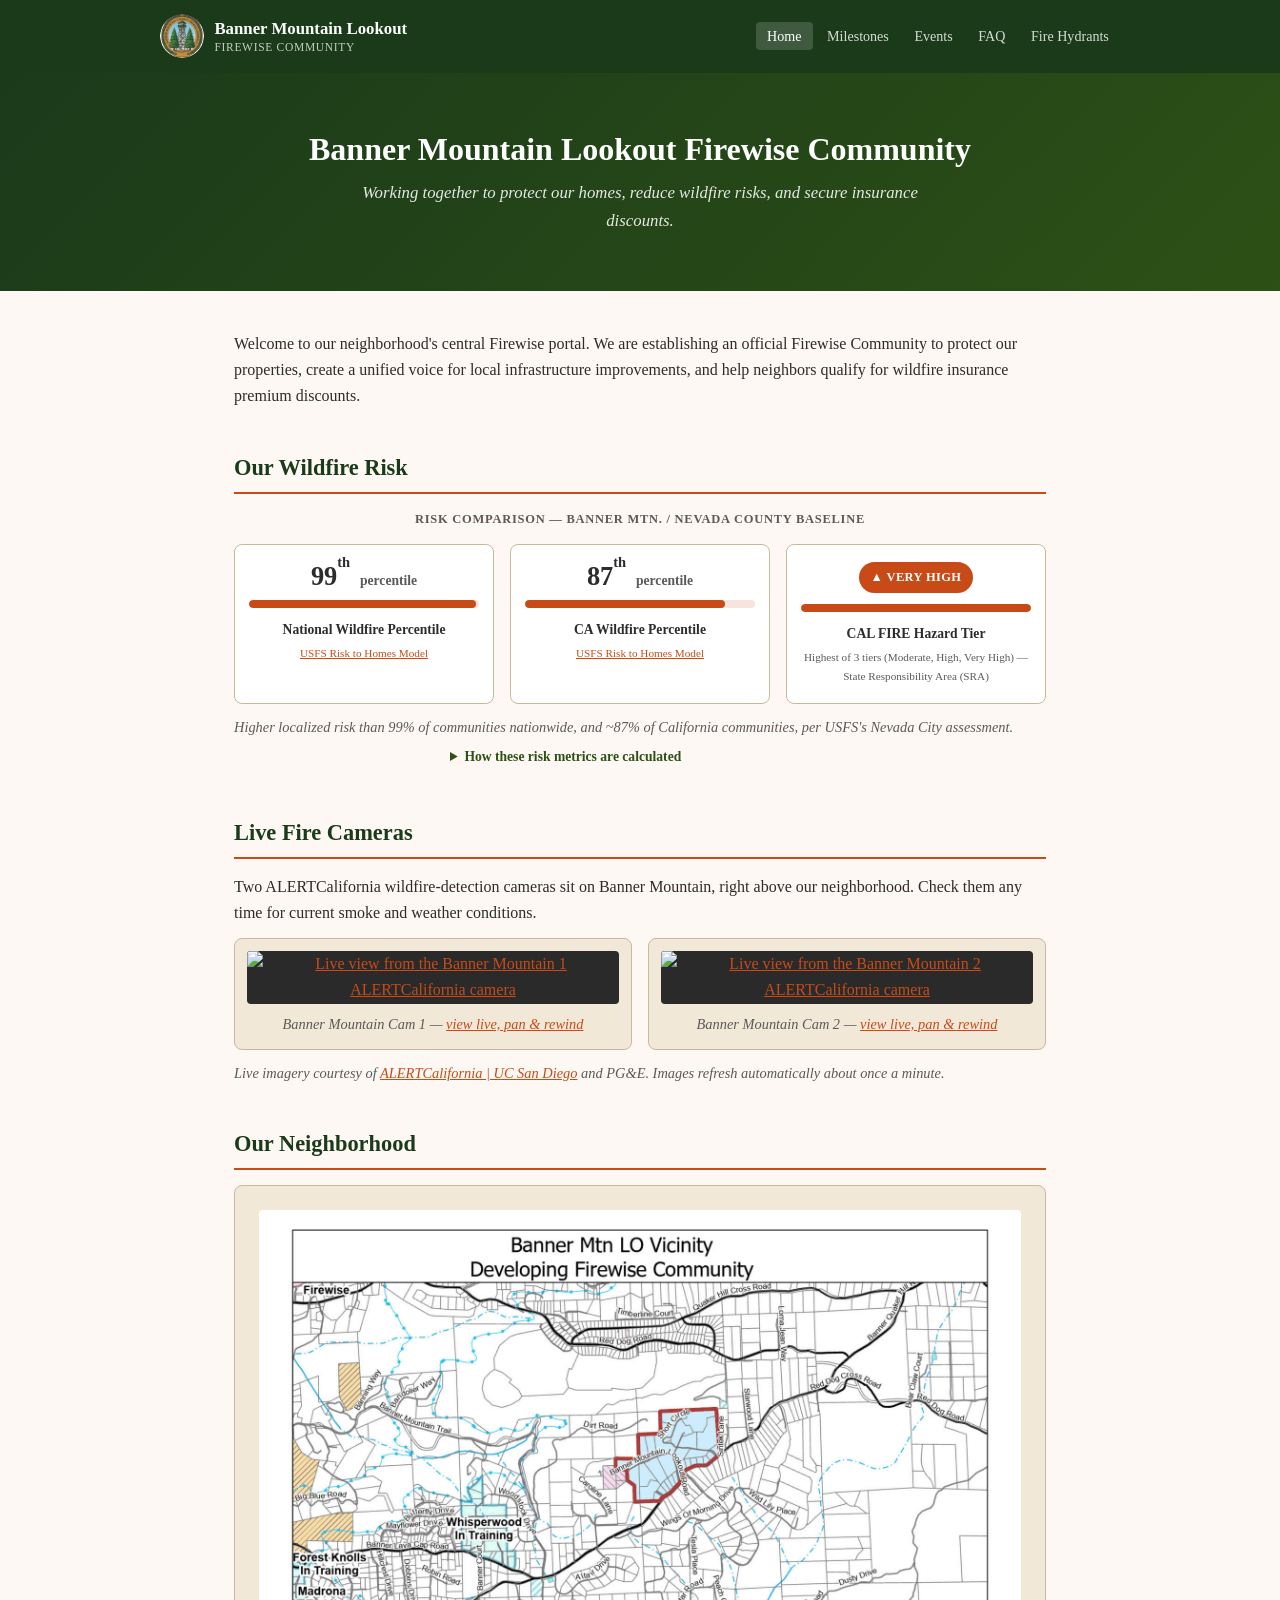
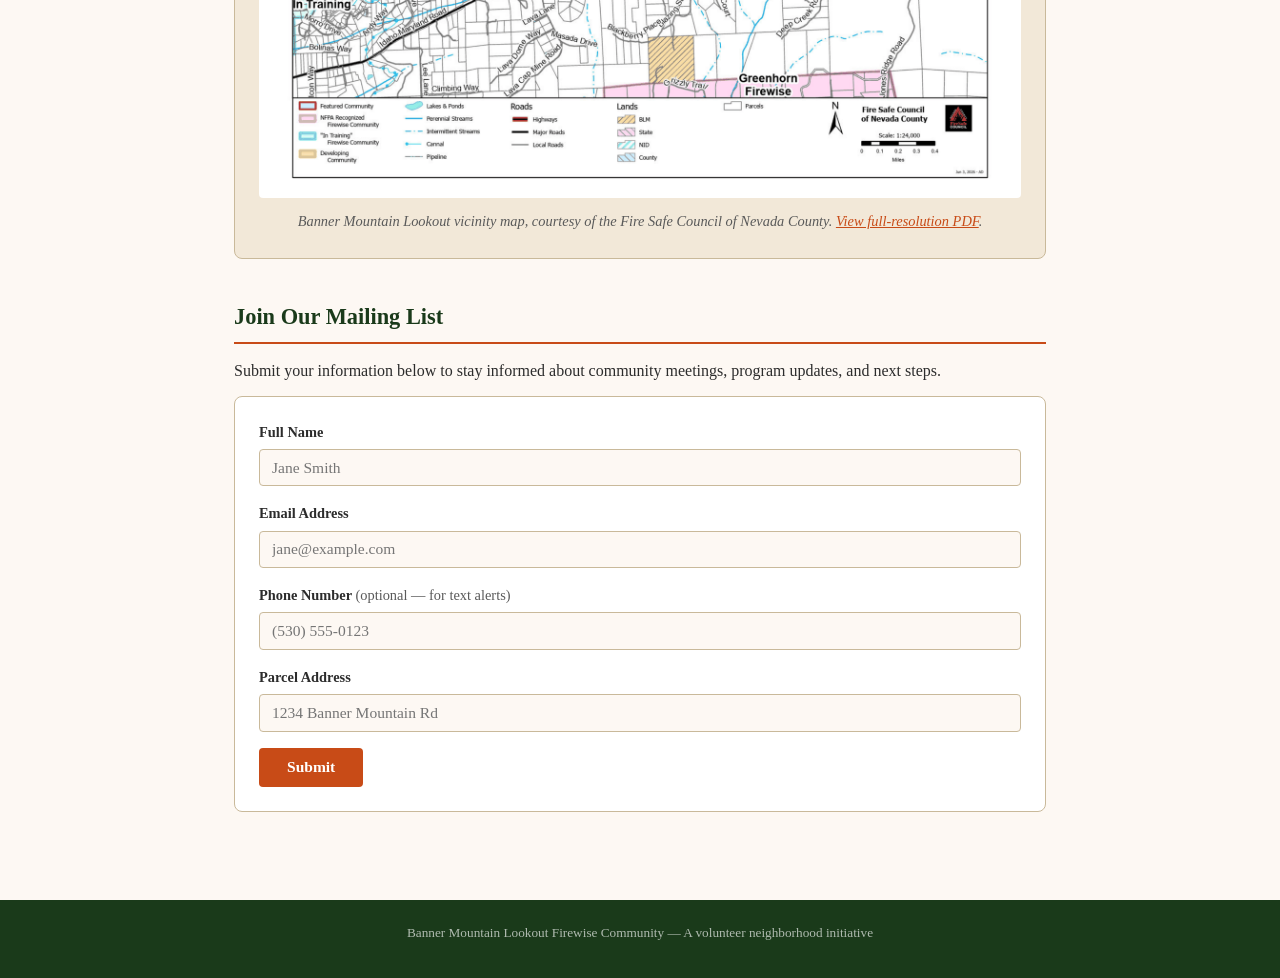
==== index.html @ 4f089f0c "minor text updates" ====
<!DOCTYPE html>
<html lang="en">
<head>
  <meta charset="UTF-8">
  <meta name="viewport" content="width=device-width, initial-scale=1.0">
  <title>Banner Mountain Lookout Firewise Community</title>
  <link rel="stylesheet" href="style.css">
</head>
<body>

<header>
  <nav>
    <a class="site-title" href="index.html">
      <img src="images/logo_header.png" alt="Banner Mountain Lookout Firewise Community seal" class="site-logo">
      <span class="site-title-text">Banner Mountain Lookout
        <span>Firewise Community</span>
      </span>
    </a>
    <ul>
      <li><a href="index.html" class="active">Home</a></li>
      <li><a href="milestones.html">Milestones</a></li>
      <li><a href="events.html">Events</a></li>
      <li><a href="faq.html">FAQ</a></li>
      <li><a href="hydrant.html">Fire Hydrants</a></li>
    </ul>
  </nav>
</header>

<div class="hero">
  <h1>Banner Mountain Lookout Firewise Community</h1>
  <p class="tagline">Working together to protect our homes, reduce wildfire risks, and secure insurance discounts.</p>
</div>

<main>

  <section>
    <p>Welcome to our neighborhood's central Firewise portal. We are establishing an official Firewise Community to protect our properties, create a unified voice for local infrastructure improvements, and help neighbors qualify for wildfire insurance premium discounts.</p>
  </section>

  <section>
    <h2>Our Wildfire Risk</h2>
    <!--
      All figures below are sourced (2026-07-08) from apps.wildfirerisk.org (USFS),
      Risk to Homes, for Nevada City (breadcrumb 06/06057/0600050874). Nevada City is
      the nearest place-level unit USFS's tool supports — it's the incorporated city
      adjacent to Banner Mountain, not the neighborhood itself.
      - National Wildfire Percentile: "Compare to: Nation" = rps_within_nation 0.986
        -> 99th percentile nationally ("Very High").
      - CA Wildfire Percentile: "Compare to: State" = rps_within_state 0.867 ->
        87th percentile in California ("Very High").
      - CAL FIRE Hazard Tier: confirmed via direct query against CAL FIRE's official
        FHSZ ArcGIS service (services.gis.ca.gov/.../Fire_Severity_Zones) at Banner
        Mountain's coordinates: HAZ_CLASS "Very High" on both SRA and LRA layers.
        Per OSFM (osfm.fire.ca.gov), Moderate/High/Very High are the only three
        FHSZ tiers that exist, so "Very High" is the top of the scale, not a
        middle rating.
    -->
    <p class="risk-kicker">Risk Comparison &mdash; Banner Mtn. / Nevada County Baseline</p>
    <div class="risk-kpi-row">
      <div class="risk-tile">
        <div class="risk-tile-value">99<sup>th</sup> <span class="risk-tile-unit">percentile</span></div>
        <div class="risk-tile-meter">
          <div class="risk-tile-meter-fill" style="width: 99%;"></div>
        </div>
        <div class="risk-tile-label">National Wildfire Percentile</div>
        <div class="risk-tile-sublabel"><a href="https://apps.wildfirerisk.org/explore/risk-to-homes/06/06057/0600050874/" target="_blank" rel="noopener">USFS Risk to Homes Model</a></div>
      </div>
      <div class="risk-tile">
        <div class="risk-tile-value">87<sup>th</sup> <span class="risk-tile-unit">percentile</span></div>
        <div class="risk-tile-meter">
          <div class="risk-tile-meter-fill" style="width: 87%;"></div>
        </div>
        <div class="risk-tile-label">CA Wildfire Percentile</div>
        <div class="risk-tile-sublabel"><a href="https://apps.wildfirerisk.org/explore/risk-to-homes/06/06057/0600050874/" target="_blank" rel="noopener">USFS Risk to Homes Model</a></div>
      </div>
      <div class="risk-tile">
        <div class="risk-status-pill">&#9650; Very High</div>
        <div class="risk-tile-meter">
          <div class="risk-tile-meter-fill" style="width: 100%;"></div>
        </div>
        <div class="risk-tile-label">CAL FIRE Hazard Tier</div>
        <div class="risk-tile-sublabel">Highest of 3 tiers (Moderate, High, Very High) &mdash; State Responsibility Area (SRA)</div>
      </div>
    </div>
    <p class="map-caption">Higher localized risk than 99% of communities nationwide, and ~87% of California communities, per USFS's Nevada City assessment.</p>

    <details class="risk-methodology">
      <summary>How these risk metrics are calculated</summary>
      <p>The risk scores and regional comparisons shown above are derived from advanced geospatial fire-behavior modeling frameworks developed by the U.S. Forest Service (USFS) and the First Street Foundation.</p>
      <p>Rather than relying purely on historic fire footprints, these models use high-resolution satellite imagery (at a 30-meter landscape scale) to map actual localized vegetation density, topography (slope steepness), and historic weather patterns over the last decade. Computer simulations run more than 100 million predictive &ldquo;Monte Carlo&rdquo; wildfire events across the country to observe how fires behave, how fast they travel up terrain, and how far wind-driven ember showers are likely to spread.</p>
      <p>When applied to our specific Wildland-Urban Interface (WUI) corridor, these simulations calculate an annualized baseline probability of a major ignition. Because fire risk accumulates over time, individual annual chances compound into the multi-year risk horizons used to build these models, helping our community plan proactive fuel reduction and home-hardening efforts accordingly.</p>
    </details>
  </section>

  <section>
    <h2>Live Fire Cameras</h2>
    <p>Two ALERTCalifornia wildfire-detection cameras sit on Banner Mountain, right above our neighborhood. Check them any time for current smoke and weather conditions.</p>
    <div class="camera-grid">
      <div class="camera-card">
        <a href="https://cameras.alertcalifornia.org/?pos=39.2604_-121.0106_13&id=Axis-BannerMtn1" target="_blank" rel="noopener">
          <img id="cam-bannermtn1" src="https://cameras.alertcalifornia.org/public-camera-data/Axis-BannerMtn1/latest-frame.jpg" alt="Live view from the Banner Mountain 1 ALERTCalifornia camera" loading="lazy">
        </a>
        <p class="map-caption">Banner Mountain Cam 1 &mdash; <a href="https://cameras.alertcalifornia.org/?pos=39.2604_-121.0106_13&id=Axis-BannerMtn1" target="_blank" rel="noopener">view live, pan &amp; rewind</a></p>
      </div>
      <div class="camera-card">
        <a href="https://cameras.alertcalifornia.org/?pos=39.2604_-121.0106_13&id=Axis-BannerMtn2" target="_blank" rel="noopener">
          <img id="cam-bannermtn2" src="https://cameras.alertcalifornia.org/public-camera-data/Axis-BannerMtn2/latest-frame.jpg" alt="Live view from the Banner Mountain 2 ALERTCalifornia camera" loading="lazy">
        </a>
        <p class="map-caption">Banner Mountain Cam 2 &mdash; <a href="https://cameras.alertcalifornia.org/?pos=39.2604_-121.0106_13&id=Axis-BannerMtn2" target="_blank" rel="noopener">view live, pan &amp; rewind</a></p>
      </div>
    </div>
    <p class="map-caption">Live imagery courtesy of <a href="https://alertcalifornia.org" target="_blank" rel="noopener">ALERTCalifornia | UC San Diego</a> and PG&amp;E. Images refresh automatically about once a minute.</p>
  </section>

  <section>
    <h2>Our Neighborhood</h2>
    <div class="map-block">
      <a href="maps/BannerMtnLO_24k_Vicinity_2026Jun13.pdf" target="_blank" rel="noopener">
        <img src="images/vicinity_map.png" alt="Vicinity map of the Banner Mountain Lookout developing Firewise community, showing the featured community boundary, nearby Firewise communities, and surrounding roads">
      </a>
      <p class="map-caption">Banner Mountain Lookout vicinity map, courtesy of the Fire Safe Council of Nevada County. <a href="maps/BannerMtnLO_24k_Vicinity_2026Jun13.pdf" target="_blank" rel="noopener">View full-resolution PDF</a>.</p>
    </div>
  </section>

  <section id="contact">
    <h2>Join Our Mailing List</h2>
    <p>Submit your information below to stay informed about community meetings, program updates, and next steps.</p>
    <div class="contact-form">
      <!--
        Formspree setup:
        1. Create a free account at formspree.io using your email address.
        2. Create a new form — Formspree will give you a form ID (looks like "xpwzabcd").
        3. Replace YOUR_FORM_ID below with that ID.
      -->
      <form action="https://formspree.io/f/xjgqjqko" method="POST">
        <div class="form-group">
          <label for="name">Full Name</label>
          <input type="text" id="name" name="name" required placeholder="Jane Smith">
        </div>
        <div class="form-group">
          <label for="email">Email Address</label>
          <input type="email" id="email" name="email" required placeholder="jane@example.com">
        </div>
        <div class="form-group">
          <label for="phone">Phone Number <span class="label-optional">(optional &mdash; for text alerts)</span></label>
          <input type="tel" id="phone" name="phone" placeholder="(530) 555-0123">
        </div>
        <div class="form-group">
          <label for="address">Parcel Address</label>
          <input type="text" id="address" name="parcel_address" required placeholder="1234 Banner Mountain Rd">
        </div>
        <button type="submit" class="btn">Submit</button>
      </form>
    </div>
  </section>

</main>

<footer>
  <p>Banner Mountain Lookout Firewise Community &mdash; A volunteer neighborhood initiative</p>
</footer>

<script>
  (function () {
    var camIds = ['cam-bannermtn1', 'cam-bannermtn2'];
    setInterval(function () {
      camIds.forEach(function (id) {
        var img = document.getElementById(id);
        if (!img) return;
        img.src = img.src.split('?')[0] + '?rqts=' + Math.floor(Date.now() / 1000);
      });
    }, 60000);
  })();
</script>

<script data-goatcounter="https://bmlfwc.goatcounter.com/count" async src="//gc.zgo.at/count.js"></script>

</body>
</html>
---- style.css ----
:root {
  --green:        #1A3A1A;
  --green-mid:    #2D5016;
  --orange:       #C84B17;
  --orange-light: #E0621A;
  --cream:        #FDF8F3;
  --tan:          #F2E8D8;
  --border:       #C9B99A;
  --text:         #2C2C2C;
  --text-muted:   #5A5A5A;
}

* {
  box-sizing: border-box;
  margin: 0;
  padding: 0;
}

body {
  font-family: -apple-system, BlinkMacSystemFont, 'Segoe UI', Roboto, Georgia, serif;
  background: var(--cream);
  color: var(--text);
  line-height: 1.65;
}

/* ── NAV ── */
header {
  background: var(--green);
  padding: 0 1.5rem;
}

nav {
  display: flex;
  align-items: center;
  justify-content: space-between;
  flex-wrap: wrap;
  gap: 0.5rem;
  max-width: 960px;
  margin: 0 auto;
  padding: 0.9rem 0;
}

.site-title {
  display: flex;
  align-items: center;
  gap: 0.65rem;
  color: #fff;
  text-decoration: none;
  font-size: 1.05rem;
  font-weight: 700;
  line-height: 1.3;
}

.site-logo {
  width: 44px;
  height: 44px;
  border-radius: 50%;
  flex-shrink: 0;
}

.site-title-text span {
  display: block;
  font-size: 0.72rem;
  font-weight: 400;
  opacity: 0.75;
  letter-spacing: 0.06em;
  text-transform: uppercase;
}

nav ul {
  list-style: none;
  display: flex;
  flex-wrap: wrap;
  gap: 0.2rem;
}

nav ul li a {
  color: rgba(255,255,255,0.82);
  text-decoration: none;
  font-size: 0.88rem;
  padding: 0.38rem 0.7rem;
  border-radius: 4px;
  transition: background 0.15s, color 0.15s;
}

nav ul li a:hover,
nav ul li a.active {
  background: rgba(255,255,255,0.16);
  color: #fff;
}

/* ── HERO ── */
.hero {
  background: linear-gradient(135deg, var(--green) 0%, var(--green-mid) 100%);
  color: #fff;
  text-align: center;
  padding: 3.5rem 1.5rem;
}

.hero h1 {
  font-size: 2rem;
  margin-bottom: 0.65rem;
  line-height: 1.25;
}

.hero .tagline {
  font-size: 1.05rem;
  opacity: 0.88;
  max-width: 580px;
  margin: 0 auto;
  font-style: italic;
}

/* ── MAIN ── */
main {
  max-width: 860px;
  margin: 0 auto;
  padding: 2.5rem 1.5rem 3rem;
}

section {
  margin-bottom: 2.5rem;
}

h2 {
  color: var(--green);
  font-size: 1.4rem;
  margin-bottom: 0.9rem;
  padding-bottom: 0.35rem;
  border-bottom: 2px solid var(--orange);
}

h3 {
  color: var(--green-mid);
  font-size: 1.05rem;
  margin: 1.1rem 0 0.4rem;
}

p {
  margin-bottom: 0.7rem;
}

a {
  color: var(--orange);
}

a:hover {
  color: var(--orange-light);
}

/* ── CARDS ── */
.card {
  background: #fff;
  border: 1px solid var(--border);
  border-radius: 8px;
  padding: 1.4rem 1.5rem;
  margin-bottom: 1.1rem;
}

.card.alert {
  border-left: 4px solid var(--orange);
}

/* ── MAP BLOCK ── */
.map-block {
  background: var(--tan);
  border: 1px solid var(--border);
  border-radius: 8px;
  padding: 1.5rem;
  text-align: center;
}

.map-block iframe {
  display: block;
  border-radius: 4px;
  margin-bottom: 0.75rem;
  background: #2a2a2a;
}

.map-block img {
  max-width: 100%;
  border-radius: 4px;
  margin-bottom: 0.75rem;
  display: block;
  margin-left: auto;
  margin-right: auto;
}

.map-placeholder {
  background: #e6ddd2;
  border: 2px dashed var(--border);
  border-radius: 4px;
  padding: 3rem 2rem;
  color: var(--text-muted);
  font-style: italic;
  margin-bottom: 0.75rem;
}

.map-caption {
  font-size: 0.9rem;
  color: var(--text-muted);
  font-style: italic;
  margin-top: 0.5rem;
  margin-bottom: 0;
}

/* ── RISK KPI ROW ── */
.risk-kicker {
  text-align: center;
  font-size: 0.78rem;
  font-weight: 700;
  letter-spacing: 0.06em;
  text-transform: uppercase;
  color: var(--text-muted);
  margin-bottom: 0.9rem;
}

.risk-kpi-row {
  display: grid;
  grid-template-columns: repeat(3, 1fr);
  gap: 1rem;
  margin-bottom: 0.75rem;
}

.risk-tile {
  background: #fff;
  border: 1px solid var(--border);
  border-radius: 8px;
  padding: 1.1rem 0.9rem;
  text-align: center;
}

.risk-tile-value {
  font-size: 1.65rem;
  font-weight: 800;
  color: var(--text);
  line-height: 1.1;
  margin-bottom: 0.55rem;
}

.risk-tile-value sup {
  font-size: 0.55em;
  font-weight: 700;
  position: relative;
  top: -0.6em;
}

.risk-tile-unit {
  font-size: 0.85rem;
  font-weight: 600;
  color: var(--text-muted);
  margin-left: 0.2rem;
}

.risk-tile-meter {
  height: 8px;
  border-radius: 4px;
  background: rgba(200, 75, 23, 0.15);
  overflow: hidden;
  margin-bottom: 0.7rem;
}

.risk-tile-meter-fill {
  height: 100%;
  border-radius: 4px;
  background: var(--orange);
}

.risk-status-pill {
  display: inline-flex;
  align-items: center;
  gap: 0.3rem;
  background: var(--orange);
  color: #fff;
  font-size: 0.78rem;
  font-weight: 700;
  letter-spacing: 0.03em;
  text-transform: uppercase;
  padding: 0.32rem 0.75rem;
  border-radius: 999px;
  margin-bottom: 0.7rem;
}

.risk-tile-label {
  font-size: 0.85rem;
  font-weight: 600;
  color: var(--text);
  margin-bottom: 0.15rem;
}

.risk-tile-sublabel {
  font-size: 0.7rem;
  color: var(--text-muted);
}

.risk-methodology {
  max-width: 380px;
  margin: 0 auto;
  font-size: 0.85rem;
  color: var(--text-muted);
}

.risk-methodology summary {
  cursor: pointer;
  font-weight: 600;
  color: var(--green-mid);
  padding: 0.4rem 0;
}

.risk-methodology p {
  margin-top: 0.5rem;
  margin-bottom: 0.6rem;
}

.risk-methodology p:last-child {
  margin-bottom: 0;
}

/* ── CAMERAS ── */
.camera-grid {
  display: grid;
  grid-template-columns: 1fr 1fr;
  gap: 1rem;
  margin-bottom: 0.75rem;
}

.camera-card {
  background: var(--tan);
  border: 1px solid var(--border);
  border-radius: 8px;
  padding: 0.75rem;
  text-align: center;
}

.camera-card img {
  width: 100%;
  display: block;
  border-radius: 4px;
  background: #2a2a2a;
}

.camera-card .map-caption {
  margin-top: 0.6rem;
}

/* ── CONTACT FORM ── */
.contact-form {
  background: #fff;
  border: 1px solid var(--border);
  border-radius: 8px;
  padding: 1.5rem;
}

.form-group {
  margin-bottom: 1rem;
}

.form-group label {
  display: block;
  font-weight: 600;
  margin-bottom: 0.28rem;
  font-size: 0.9rem;
}

.label-optional {
  font-weight: 400;
  color: var(--text-muted);
}

.form-group input {
  width: 100%;
  padding: 0.55rem 0.75rem;
  border: 1px solid var(--border);
  border-radius: 4px;
  font-size: 0.97rem;
  font-family: inherit;
  background: var(--cream);
  transition: border-color 0.15s;
}

.form-group input:focus {
  outline: none;
  border-color: var(--orange);
  box-shadow: 0 0 0 2px rgba(200,75,23,0.15);
}

.btn {
  background: var(--orange);
  color: #fff;
  border: none;
  padding: 0.65rem 1.75rem;
  border-radius: 4px;
  font-size: 0.97rem;
  font-weight: 600;
  cursor: pointer;
  font-family: inherit;
  transition: background 0.15s;
}

.btn:hover {
  background: var(--orange-light);
}

/* ── MILESTONES ── */
.phase {
  background: #fff;
  border: 1px solid var(--border);
  border-radius: 8px;
  padding: 1.2rem 1.5rem 1rem;
  margin-bottom: 1.1rem;
}

.phase h3 {
  margin-top: 0;
  color: var(--green);
  font-size: 1.05rem;
  padding-bottom: 0.4rem;
  border-bottom: 1px solid var(--tan);
  margin-bottom: 0.25rem;
}

.milestone-list {
  list-style: none;
  margin-top: 0.25rem;
}

.milestone-list li {
  display: flex;
  align-items: flex-start;
  gap: 0.7rem;
  padding: 0.55rem 0;
  border-bottom: 1px solid var(--tan);
  font-size: 0.94rem;
  line-height: 1.5;
}

.milestone-list li:last-child {
  border-bottom: none;
  padding-bottom: 0;
}

.milestone-list input[type="checkbox"] {
  margin-top: 3px;
  width: 17px;
  height: 17px;
  flex-shrink: 0;
  accent-color: var(--orange);
  cursor: default;
}

/* ── EVENTS ── */
.event-card {
  display: flex;
  align-items: flex-start;
  gap: 1.25rem;
  background: #fff;
  border: 1px solid var(--border);
  border-radius: 8px;
  padding: 1.4rem 1.5rem;
  margin-bottom: 1.1rem;
}

.event-date {
  flex-shrink: 0;
  width: 68px;
  text-align: center;
  background: var(--green);
  color: #fff;
  border-radius: 8px;
  padding: 0.6rem 0.4rem;
}

.event-date .month {
  display: block;
  font-size: 0.75rem;
  font-weight: 600;
  letter-spacing: 0.06em;
  text-transform: uppercase;
  opacity: 0.85;
}

.event-date .day {
  display: block;
  font-size: 1.6rem;
  font-weight: 700;
  line-height: 1.2;
}

.event-details h3 {
  margin: 0 0 0.35rem;
  color: var(--green);
  font-size: 1.1rem;
}

.event-meta {
  font-size: 0.88rem;
  color: var(--text-muted);
  margin-bottom: 0.5rem;
}

/* ── FAQ ── */
.faq-item {
  background: #fff;
  border: 1px solid var(--border);
  border-radius: 8px;
  padding: 1.2rem 1.5rem;
  margin-bottom: 1rem;
}

.faq-item h3 {
  margin-top: 0;
  color: var(--green);
  font-size: 1.05rem;
  margin-bottom: 0.5rem;
}

.faq-answer ul {
  margin: 0.5rem 0 0.4rem 1.4rem;
}

.faq-answer ul li {
  margin-bottom: 0.35rem;
  font-size: 0.95rem;
}

/* ── FOOTER ── */
footer {
  background: var(--green);
  color: rgba(255,255,255,0.65);
  text-align: center;
  padding: 1.4rem;
  font-size: 0.83rem;
}

/* ── RESPONSIVE ── */
@media (max-width: 620px) {
  .hero h1     { font-size: 1.5rem; }
  .hero .tagline { font-size: 0.95rem; }
  nav          { flex-direction: column; align-items: flex-start; }
  main         { padding: 1.75rem 1rem 2rem; }
  .camera-grid { grid-template-columns: 1fr; }
  .risk-kpi-row { grid-template-columns: 1fr; }
}
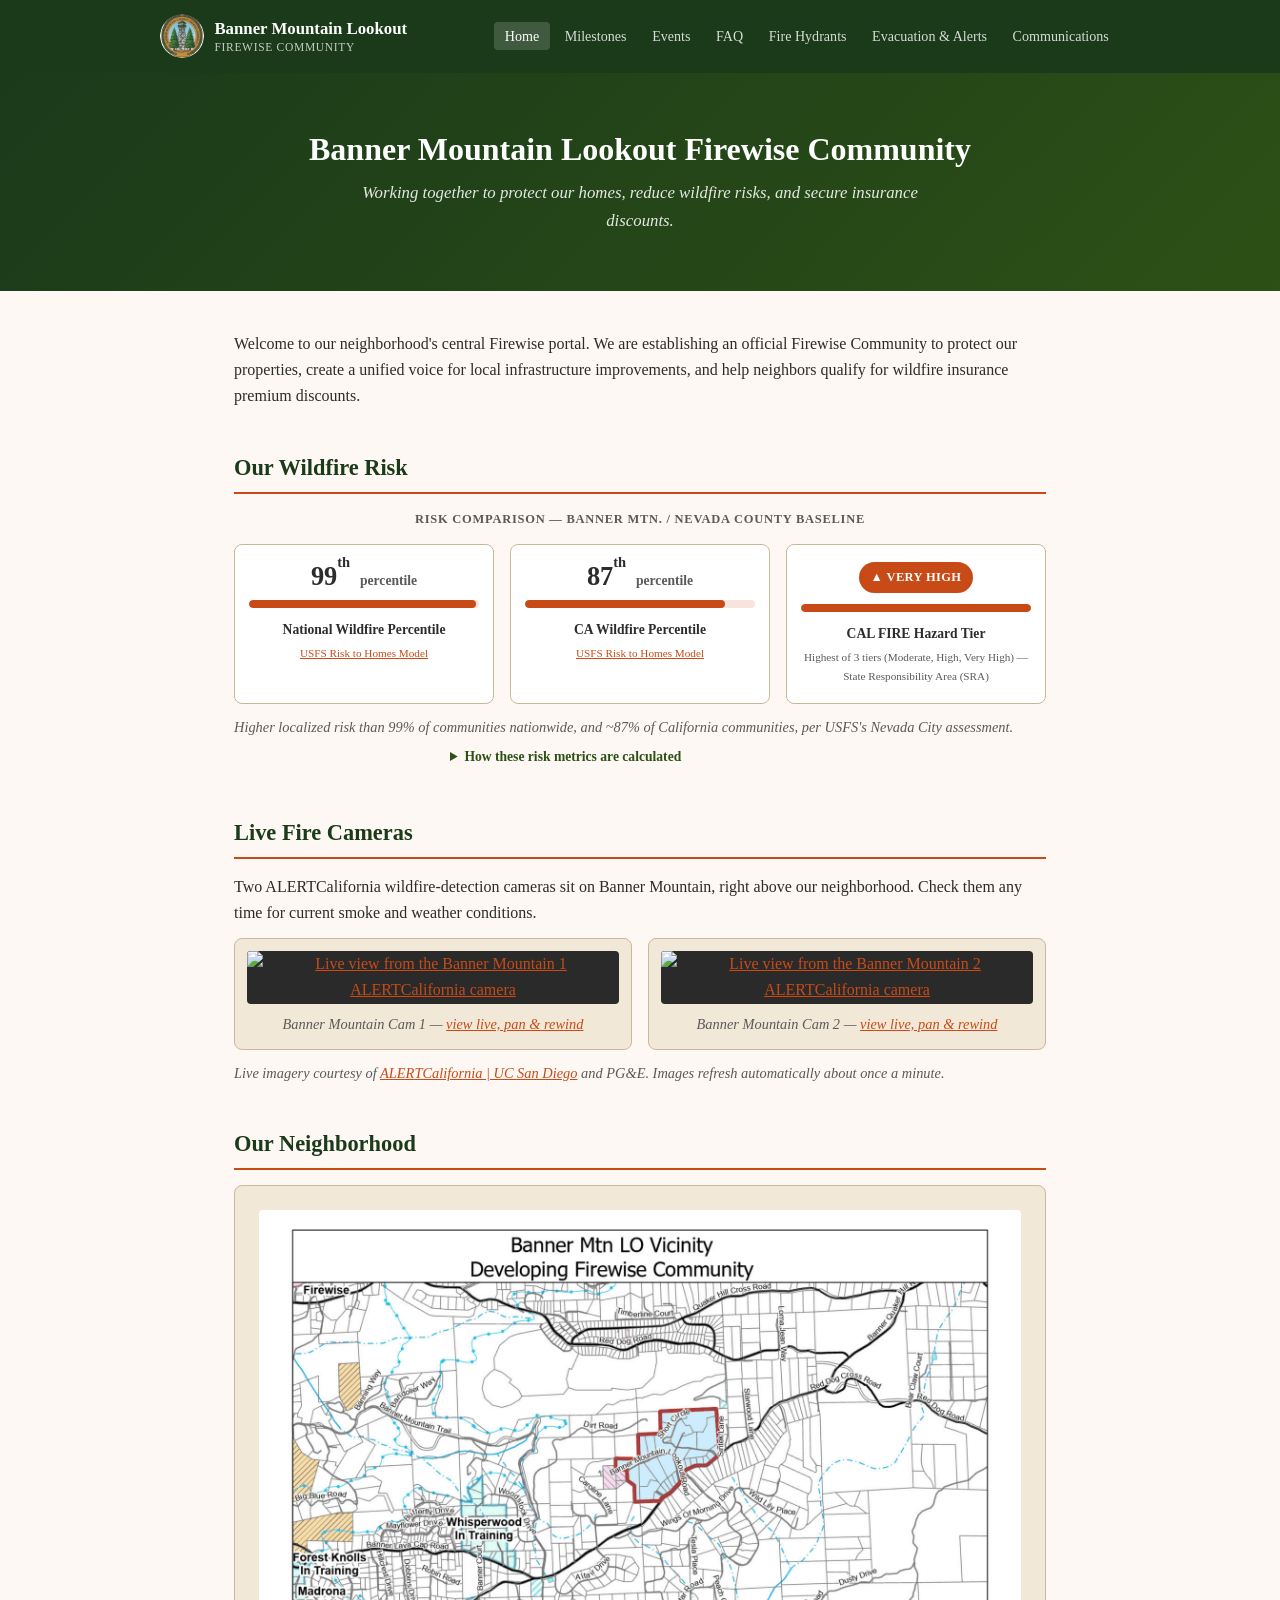
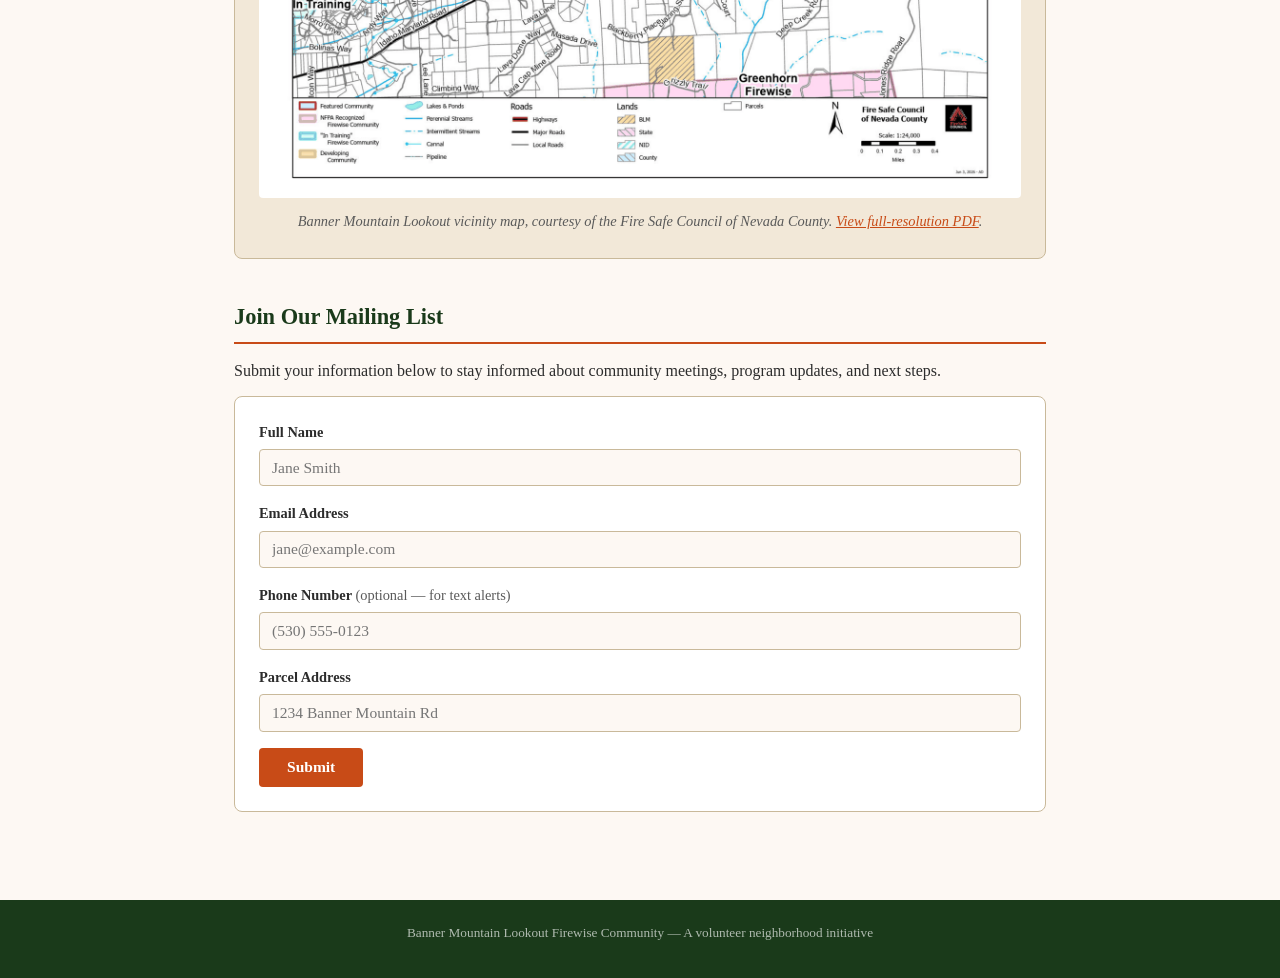
==== commit 0b5e21c5: "added evacuation and communications pages" ====
--- a/index.html
+++ b/index.html
@@ -22,6 +22,8 @@
       <li><a href="events.html">Events</a></li>
       <li><a href="faq.html">FAQ</a></li>
       <li><a href="hydrant.html">Fire Hydrants</a></li>
+      <li><a href="evacuation.html">Evacuation &amp; Alerts</a></li>
+      <li><a href="communications.html">Communications</a></li>
     </ul>
   </nav>
 </header>
--- a/style.css
+++ b/style.css
@@ -498,6 +498,14 @@
   margin-bottom: 0.5rem;
 }
 
+.event-card.past {
+  opacity: 0.6;
+}
+
+.event-card.past h3 {
+  text-decoration: line-through;
+}
+
 /* ── FAQ ── */
 .faq-item {
   background: #fff;
@@ -521,6 +529,45 @@
 .faq-answer ul li {
   margin-bottom: 0.35rem;
   font-size: 0.95rem;
+}
+
+/* ── RADIO CHANNEL TABLE ── */
+.radio-table-wrap {
+  overflow-x: auto;
+  border: 1px solid var(--border);
+  border-radius: 8px;
+  background: #fff;
+}
+
+.radio-table {
+  width: 100%;
+  border-collapse: collapse;
+  font-size: 0.88rem;
+}
+
+.radio-table th,
+.radio-table td {
+  padding: 0.6rem 0.75rem;
+  text-align: left;
+  border-bottom: 1px solid var(--tan);
+  white-space: nowrap;
+}
+
+.radio-table th {
+  background: var(--green);
+  color: #fff;
+  font-weight: 600;
+  font-size: 0.78rem;
+  text-transform: uppercase;
+  letter-spacing: 0.04em;
+}
+
+.radio-table tr:last-child td {
+  border-bottom: none;
+}
+
+.radio-table tr:nth-child(even) td {
+  background: var(--cream);
 }
 
 /* ── FOOTER ── */
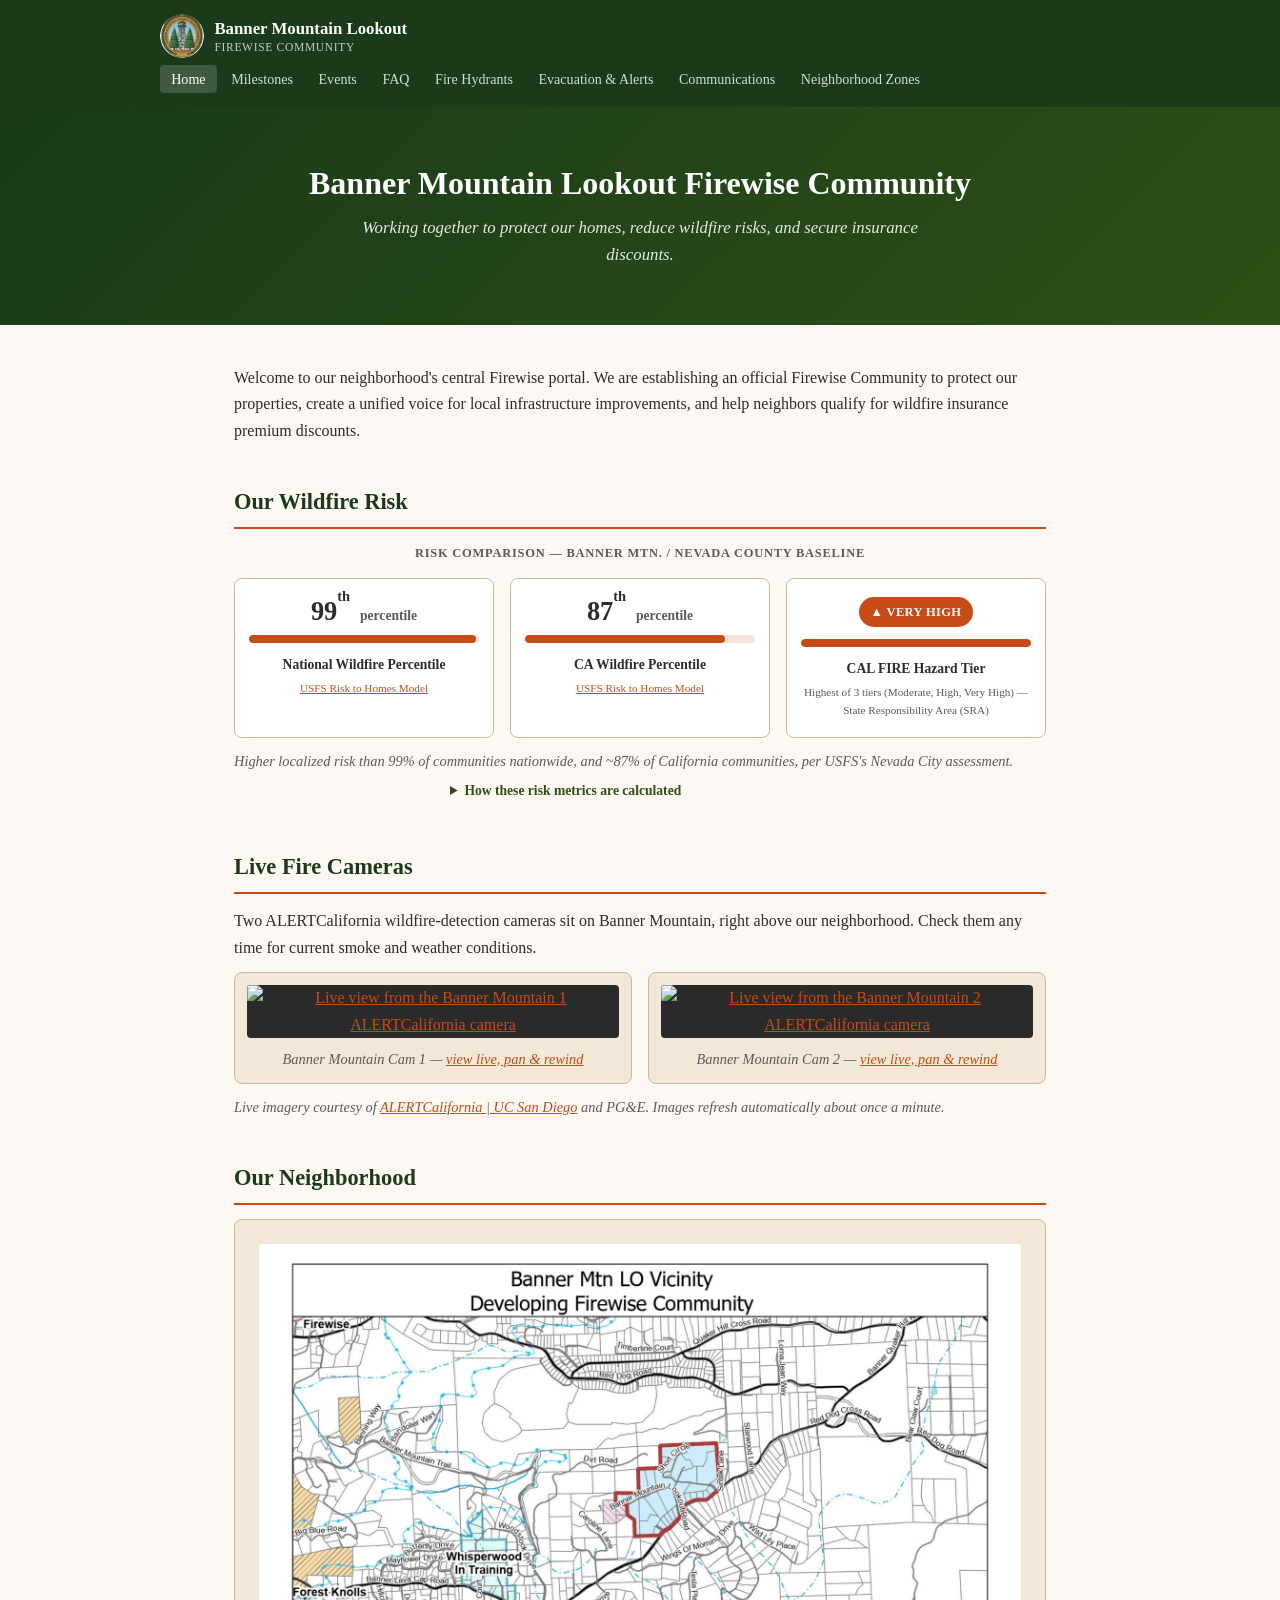
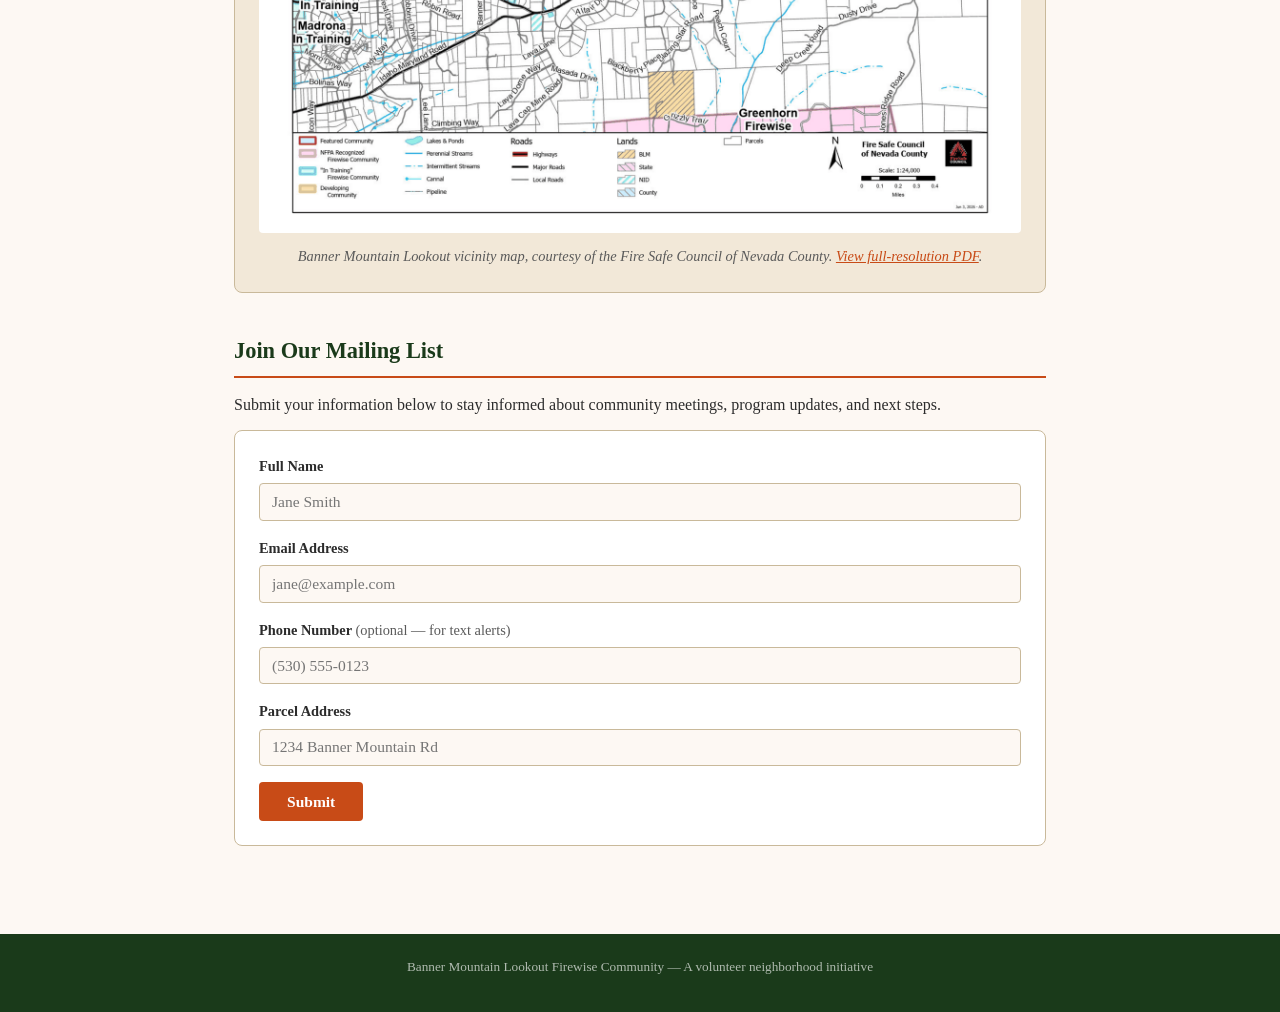
==== commit 89a1e43d: "Add Neighborhood Zones page with sub-area and progress maps Adds zones.html with the four Firewise s" ====
--- a/index.html
+++ b/index.html
@@ -24,6 +24,7 @@
       <li><a href="hydrant.html">Fire Hydrants</a></li>
       <li><a href="evacuation.html">Evacuation &amp; Alerts</a></li>
       <li><a href="communications.html">Communications</a></li>
+      <li><a href="zones.html">Neighborhood Zones</a></li>
     </ul>
   </nav>
 </header>
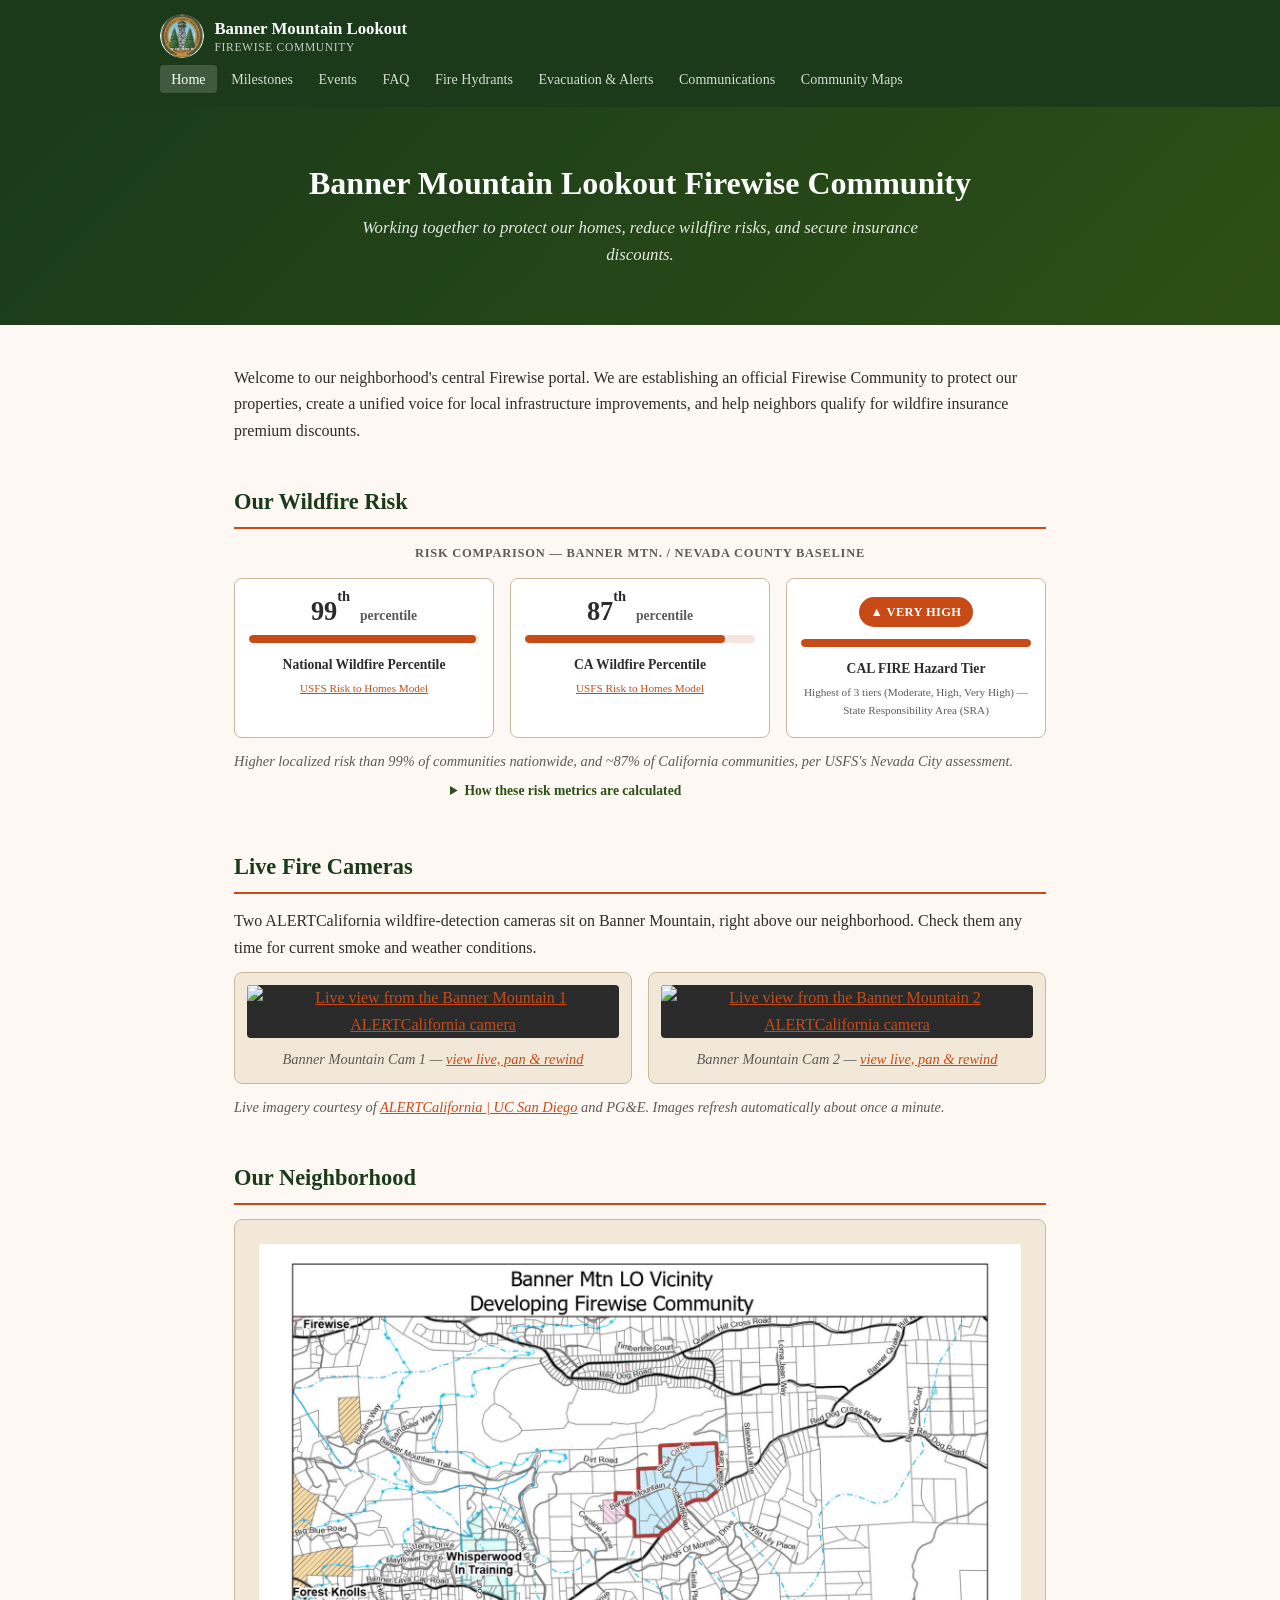
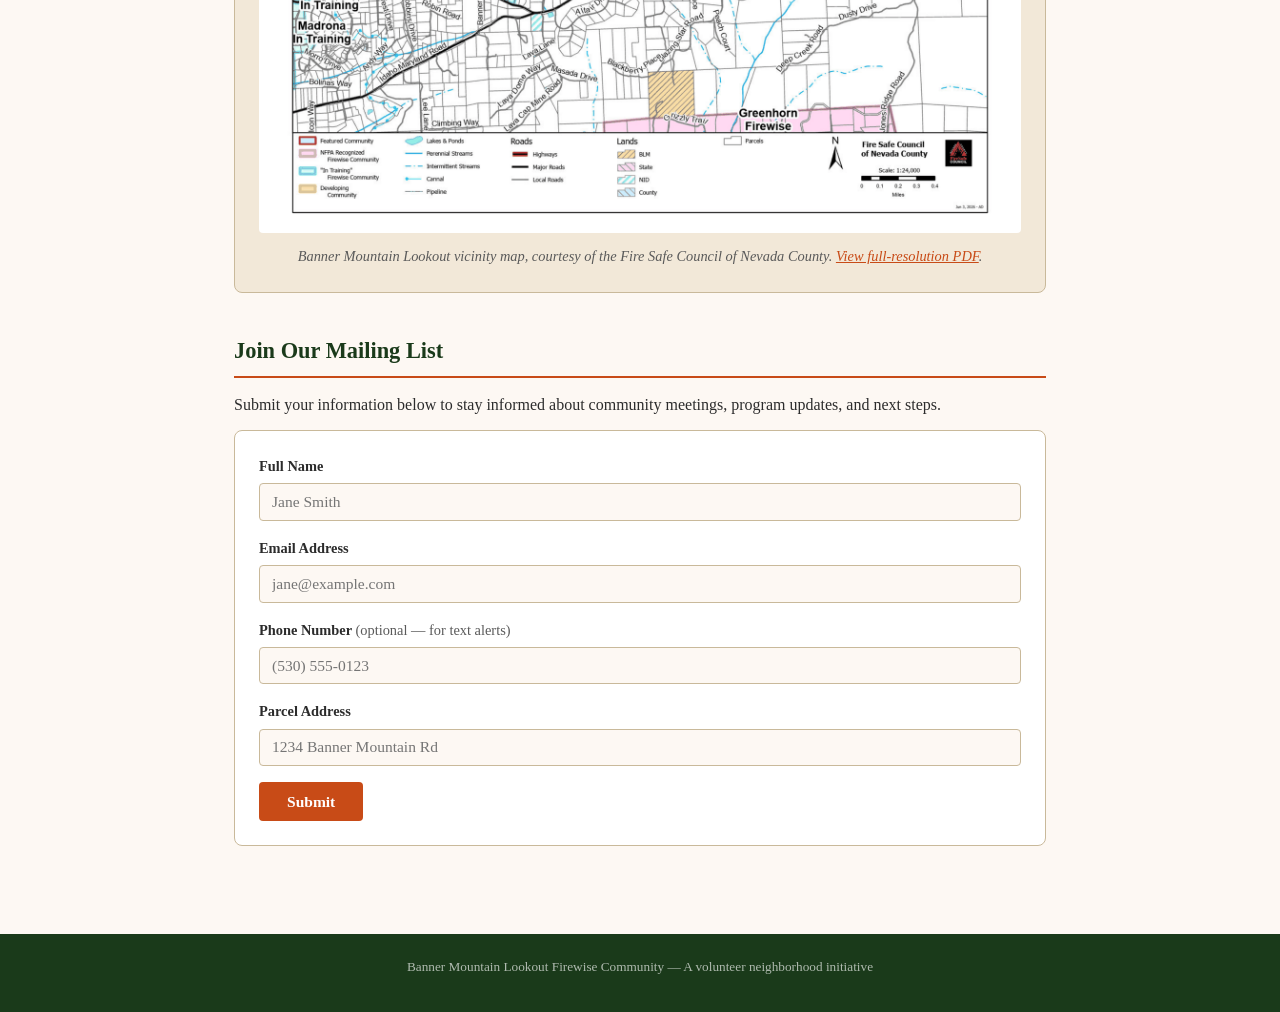
==== commit 5c558135: "Update events page with first meeting details, replace zone maps with new boundary map - Set the top" ====
--- a/index.html
+++ b/index.html
@@ -24,7 +24,7 @@
       <li><a href="hydrant.html">Fire Hydrants</a></li>
       <li><a href="evacuation.html">Evacuation &amp; Alerts</a></li>
       <li><a href="communications.html">Communications</a></li>
-      <li><a href="zones.html">Neighborhood Zones</a></li>
+      <li><a href="zones.html">Community Maps</a></li>
     </ul>
   </nav>
 </header>
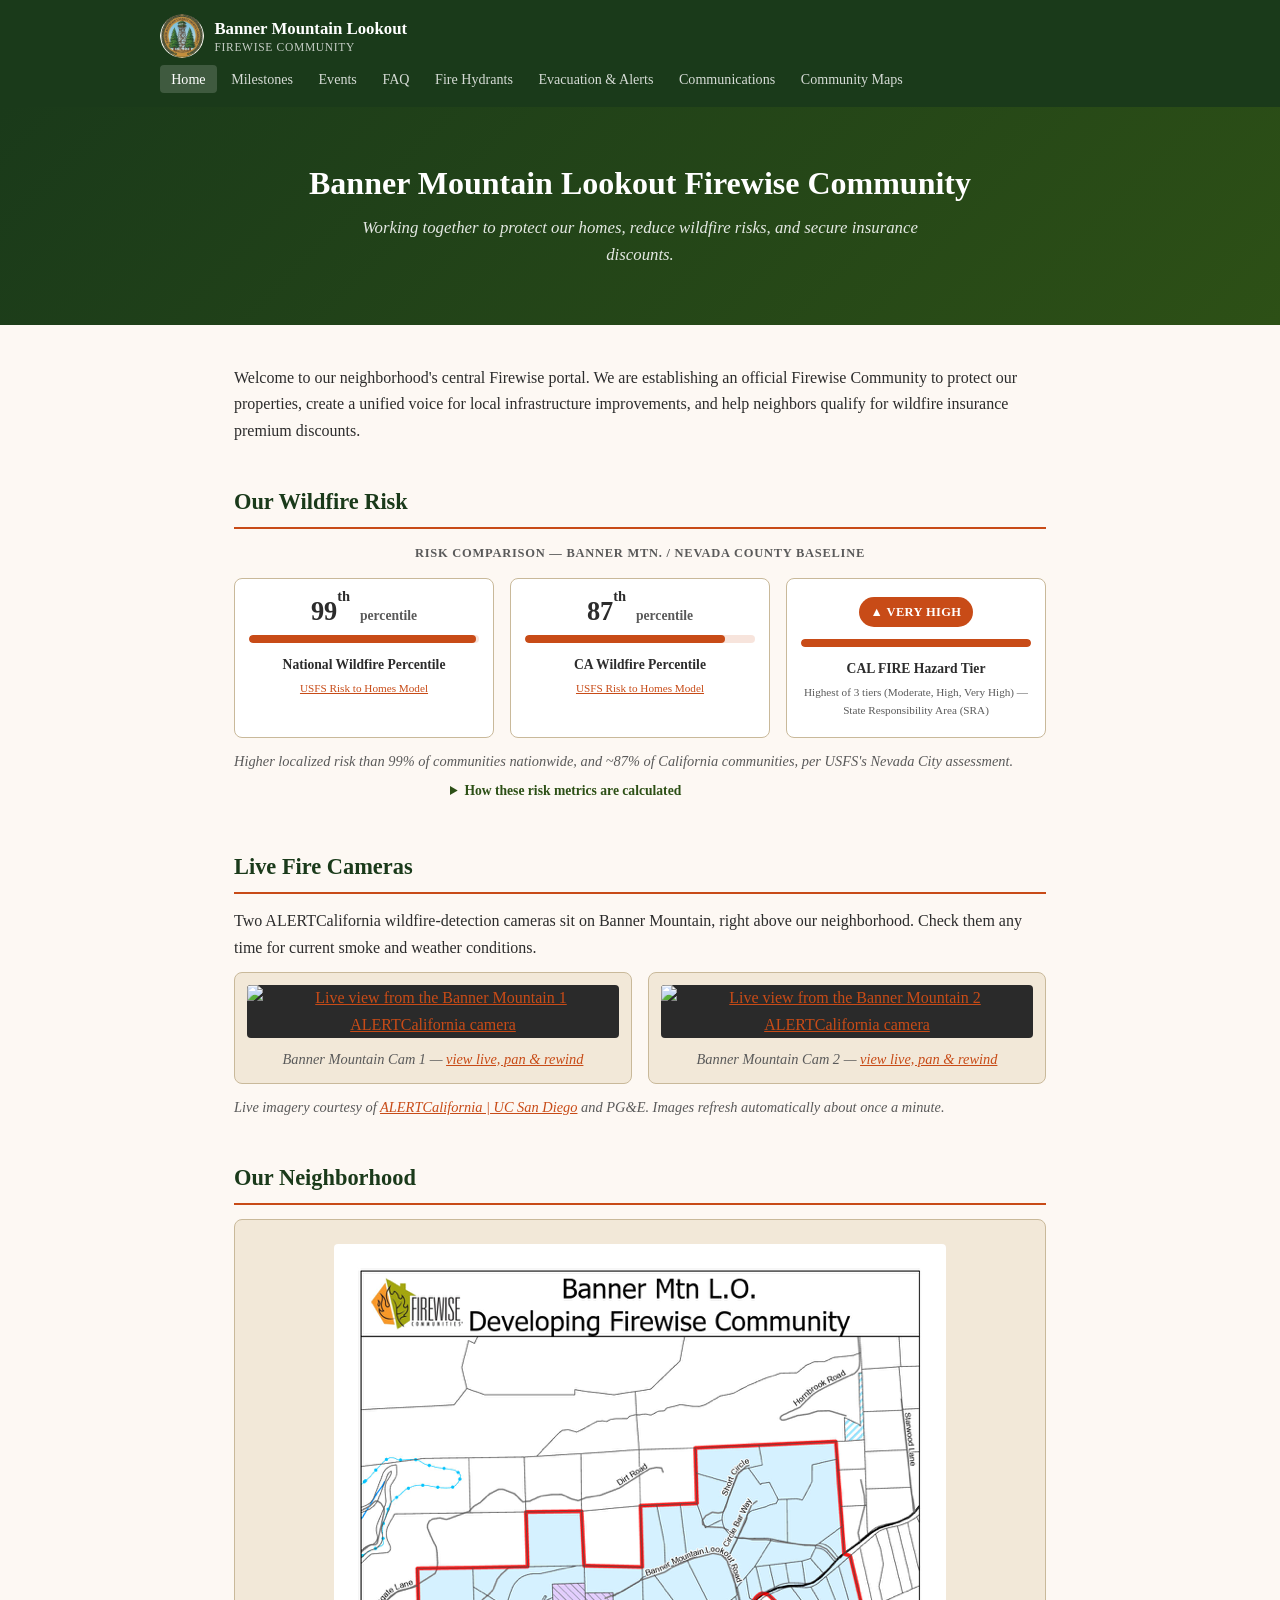
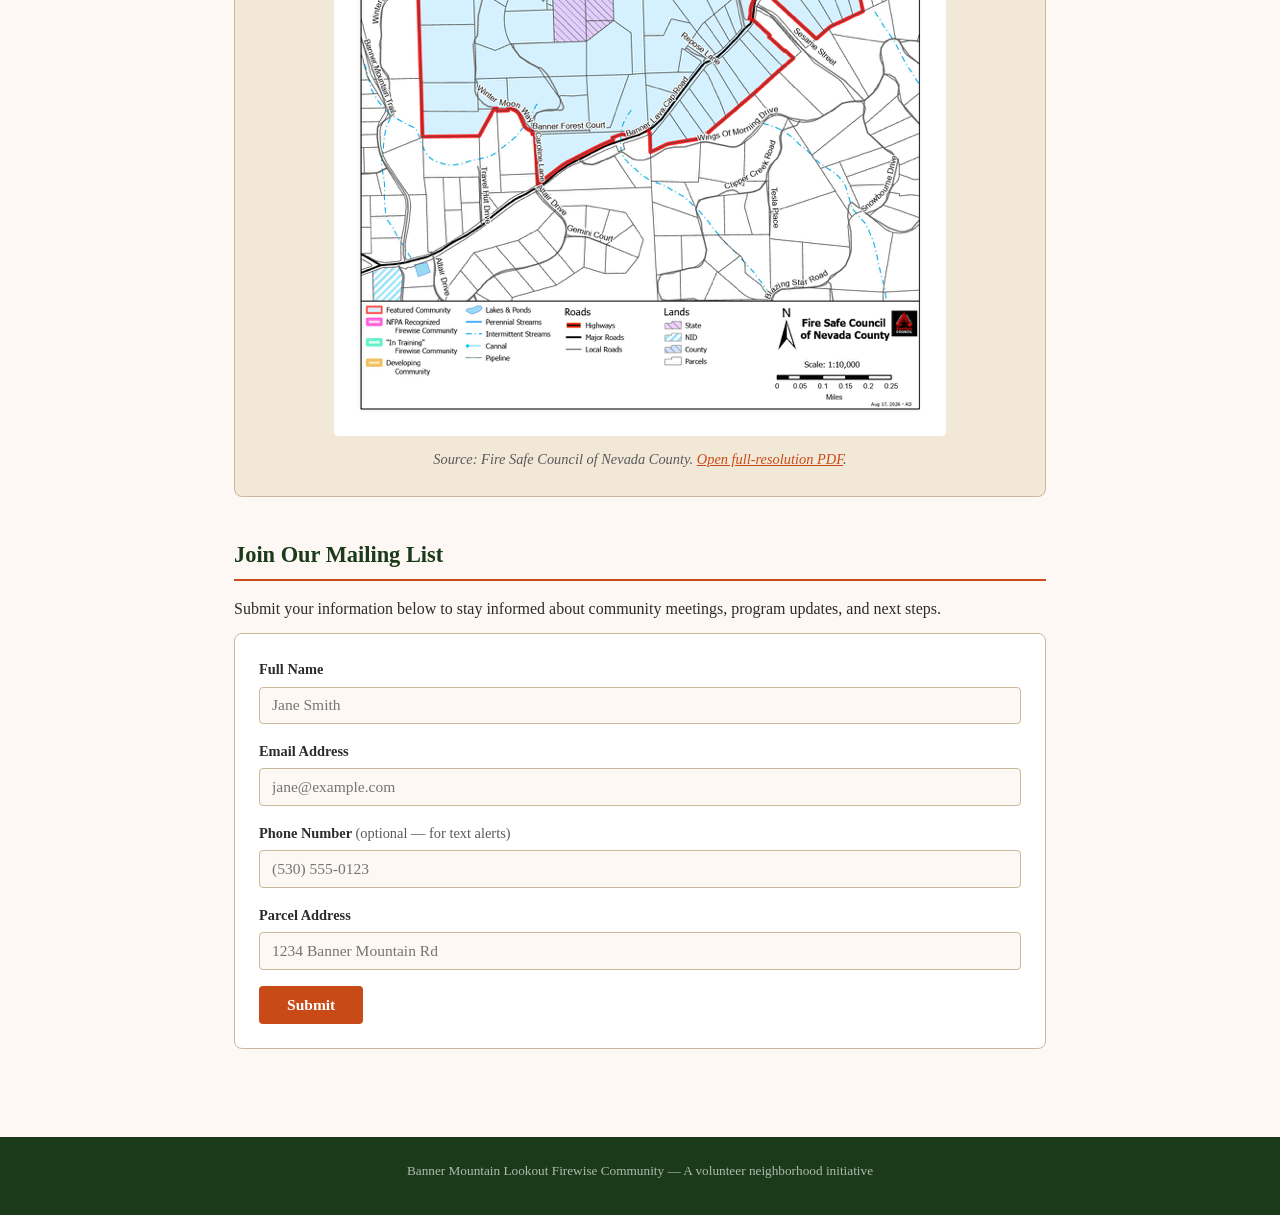
==== commit a426a883: "updating front page map" ====
--- a/index.html
+++ b/index.html
@@ -118,10 +118,10 @@
   <section>
     <h2>Our Neighborhood</h2>
     <div class="map-block">
-      <a href="maps/BannerMtnLO_24k_Vicinity_2026Jun13.pdf" target="_blank" rel="noopener">
-        <img src="images/vicinity_map.png" alt="Vicinity map of the Banner Mountain Lookout developing Firewise community, showing the featured community boundary, nearby Firewise communities, and surrounding roads">
+      <a href="maps/bml_fwc_dev_26AUG17.pdf" target="_blank" rel="noopener">
+        <img src="maps/bml_fwc_dev_map.png" alt="Map of the Banner Mountain Lookout developing Firewise Community boundary and parcels">
       </a>
-      <p class="map-caption">Banner Mountain Lookout vicinity map, courtesy of the Fire Safe Council of Nevada County. <a href="maps/BannerMtnLO_24k_Vicinity_2026Jun13.pdf" target="_blank" rel="noopener">View full-resolution PDF</a>.</p>
+      <p class="map-caption">Source: Fire Safe Council of Nevada County. <a href="maps/bml_fwc_dev_26AUG17.pdf" target="_blank" rel="noopener">Open full-resolution PDF</a>.</p>
     </div>
   </section>
 
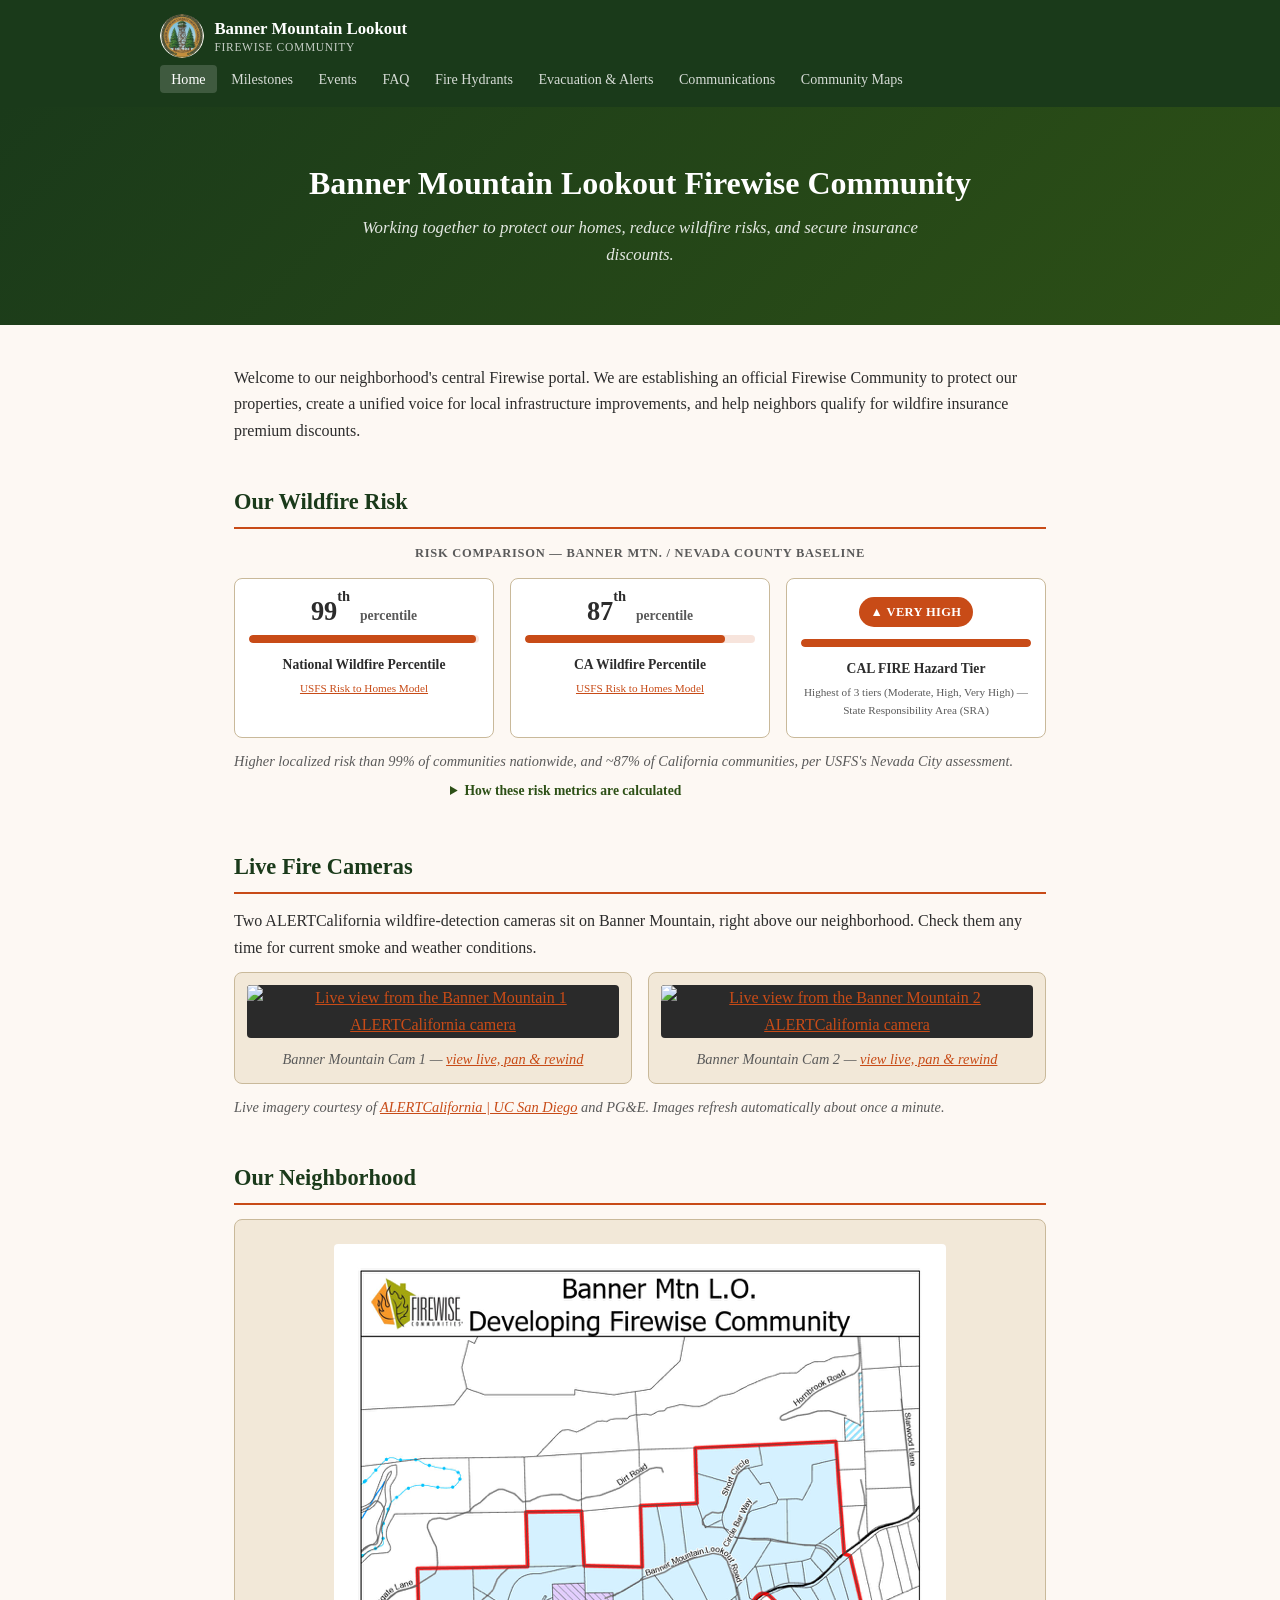
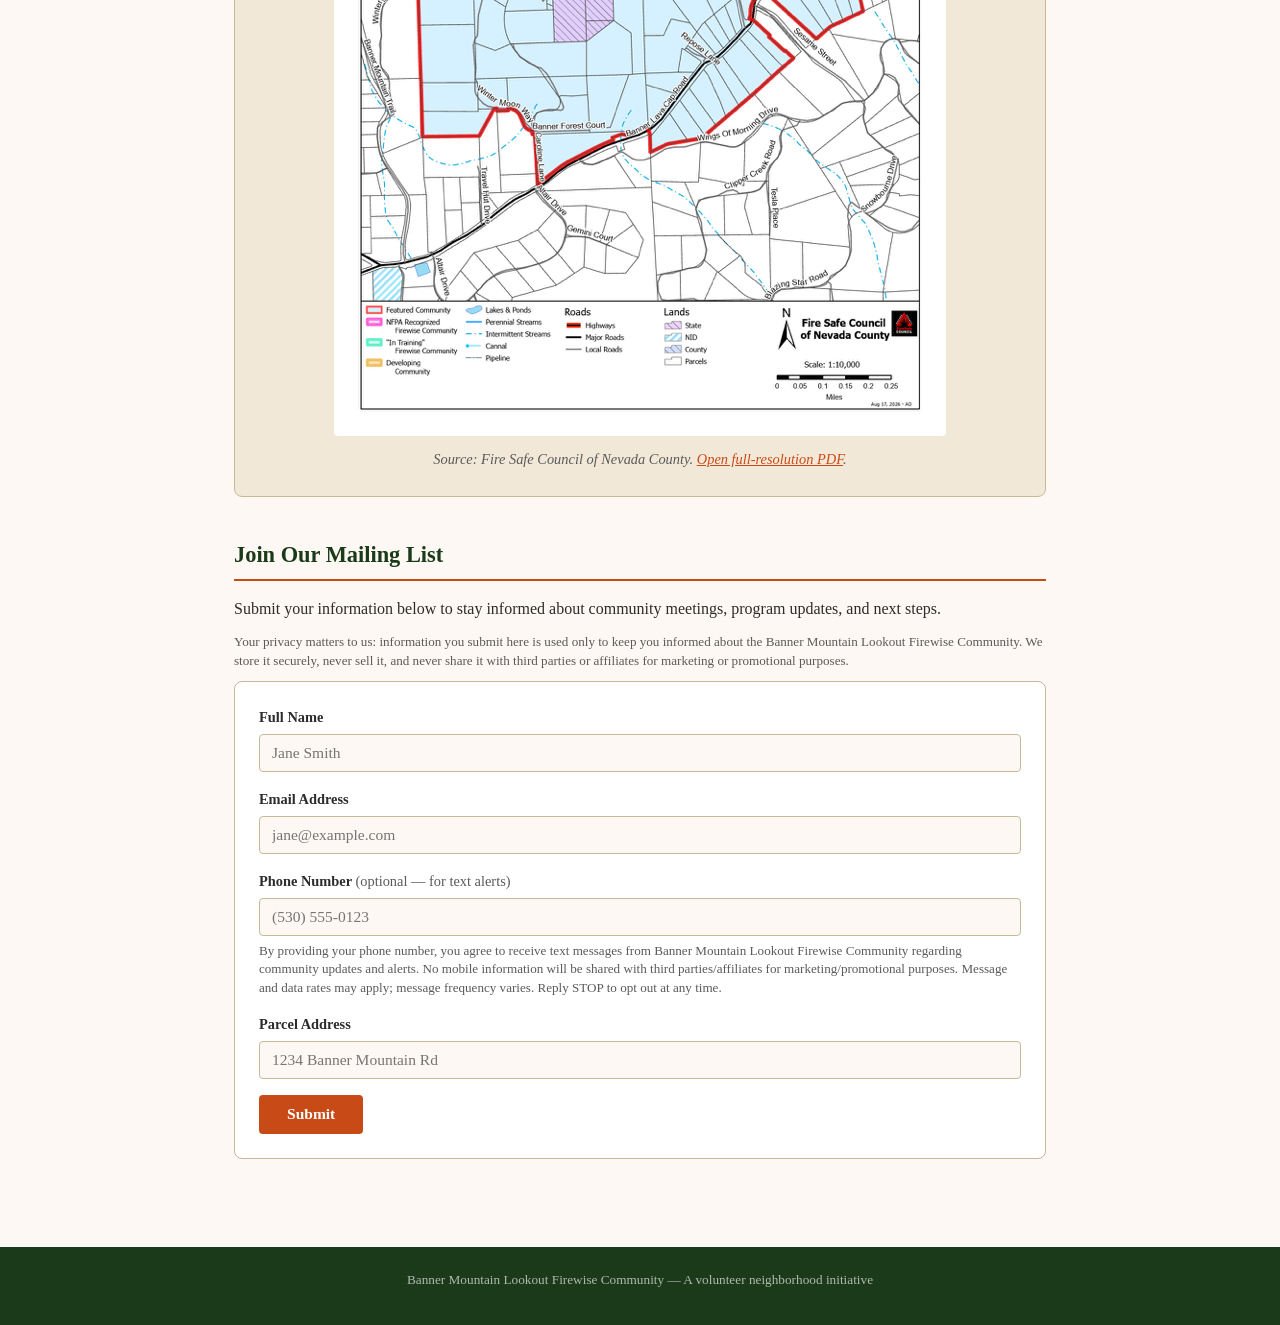
==== commit 24da23d6: "Add SMS/mobile privacy disclosures to contact form" ====
--- a/index.html
+++ b/index.html
@@ -128,6 +128,7 @@
   <section id="contact">
     <h2>Join Our Mailing List</h2>
     <p>Submit your information below to stay informed about community meetings, program updates, and next steps.</p>
+    <p class="form-privacy-note">Your privacy matters to us: information you submit here is used only to keep you informed about the Banner Mountain Lookout Firewise Community. We store it securely, never sell it, and never share it with third parties or affiliates for marketing or promotional purposes.</p>
     <div class="contact-form">
       <!--
         Formspree setup:
@@ -147,6 +148,7 @@
         <div class="form-group">
           <label for="phone">Phone Number <span class="label-optional">(optional &mdash; for text alerts)</span></label>
           <input type="tel" id="phone" name="phone" placeholder="(530) 555-0123">
+          <p class="form-privacy-note">By providing your phone number, you agree to receive text messages from Banner Mountain Lookout Firewise Community regarding community updates and alerts. No mobile information will be shared with third parties/affiliates for marketing/promotional purposes. Message and data rates may apply; message frequency varies. Reply STOP to opt out at any time.</p>
         </div>
         <div class="form-group">
           <label for="address">Parcel Address</label>
--- a/style.css
+++ b/style.css
@@ -384,6 +384,13 @@
   box-shadow: 0 0 0 2px rgba(200,75,23,0.15);
 }
 
+.form-privacy-note {
+  font-size: 0.82rem;
+  color: var(--text-muted);
+  margin-top: 0.4rem;
+  line-height: 1.4;
+}
+
 .btn {
   background: var(--orange);
   color: #fff;
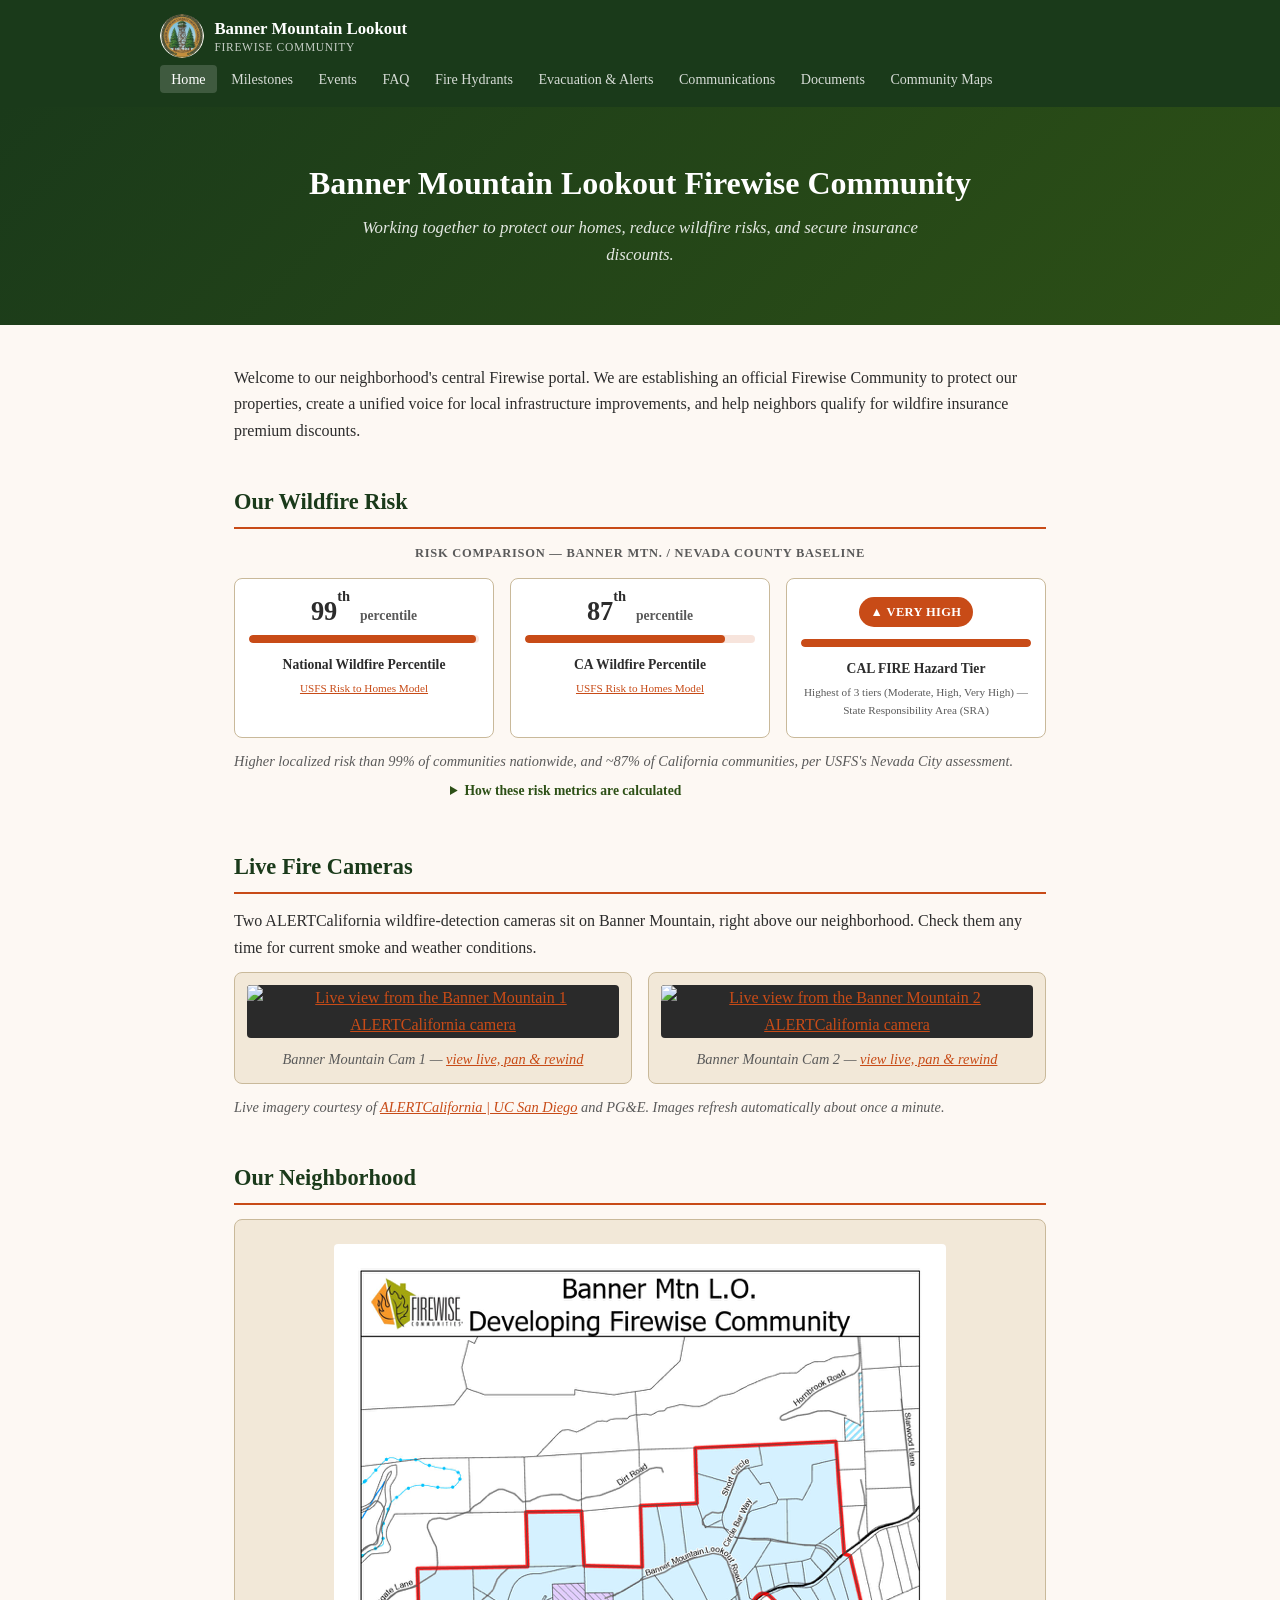
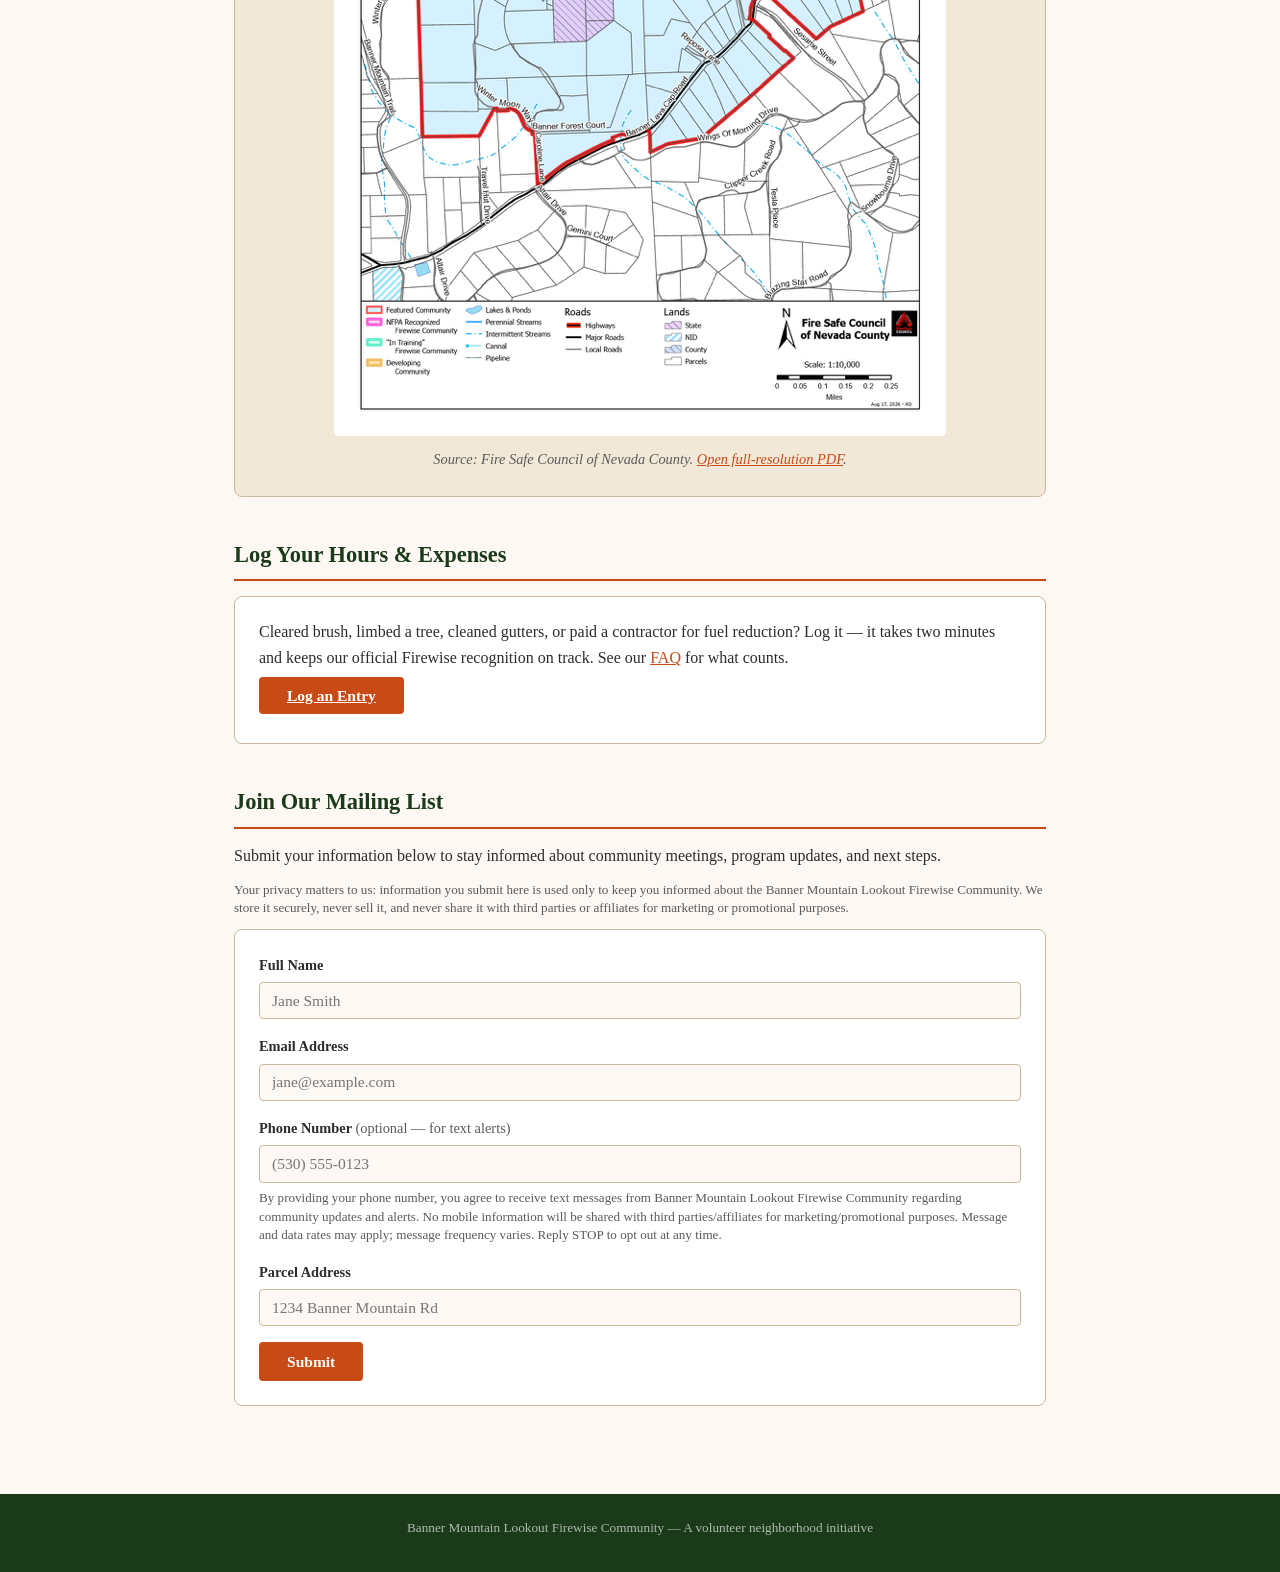
==== commit 731f28a3: "Add Community Documents section, task suggestions, hours/expense logging - New Documents hub page li" ====
--- a/index.html
+++ b/index.html
@@ -24,6 +24,7 @@
       <li><a href="hydrant.html">Fire Hydrants</a></li>
       <li><a href="evacuation.html">Evacuation &amp; Alerts</a></li>
       <li><a href="communications.html">Communications</a></li>
+      <li><a href="documents.html">Documents</a></li>
       <li><a href="zones.html">Community Maps</a></li>
     </ul>
   </nav>
@@ -125,6 +126,14 @@
     </div>
   </section>
 
+  <section>
+    <h2>Log Your Hours &amp; Expenses</h2>
+    <div class="card">
+      <p>Cleared brush, limbed a tree, cleaned gutters, or paid a contractor for fuel reduction? Log it &mdash; it takes two minutes and keeps our official Firewise recognition on track. See our <a href="faq.html">FAQ</a> for what counts.</p>
+      <p><a href="log-hours.html" class="btn">Log an Entry</a></p>
+    </div>
+  </section>
+
   <section id="contact">
     <h2>Join Our Mailing List</h2>
     <p>Submit your information below to stay informed about community meetings, program updates, and next steps.</p>
--- a/style.css
+++ b/style.css
@@ -146,6 +146,15 @@
 
 a:hover {
   color: var(--orange-light);
+}
+
+/* ── CONTENT LISTS ── */
+.content-list {
+  margin: 0.5rem 0 0.9rem 1.4rem;
+}
+
+.content-list li {
+  margin-bottom: 0.4rem;
 }
 
 /* ── CARDS ── */
@@ -367,7 +376,9 @@
   color: var(--text-muted);
 }
 
-.form-group input {
+.form-group input,
+.form-group textarea,
+.form-group select {
   width: 100%;
   padding: 0.55rem 0.75rem;
   border: 1px solid var(--border);
@@ -378,7 +389,14 @@
   transition: border-color 0.15s;
 }
 
-.form-group input:focus {
+.form-group textarea {
+  resize: vertical;
+  min-height: 4.5rem;
+}
+
+.form-group input:focus,
+.form-group textarea:focus,
+.form-group select:focus {
   outline: none;
   border-color: var(--orange);
   box-shadow: 0 0 0 2px rgba(200,75,23,0.15);
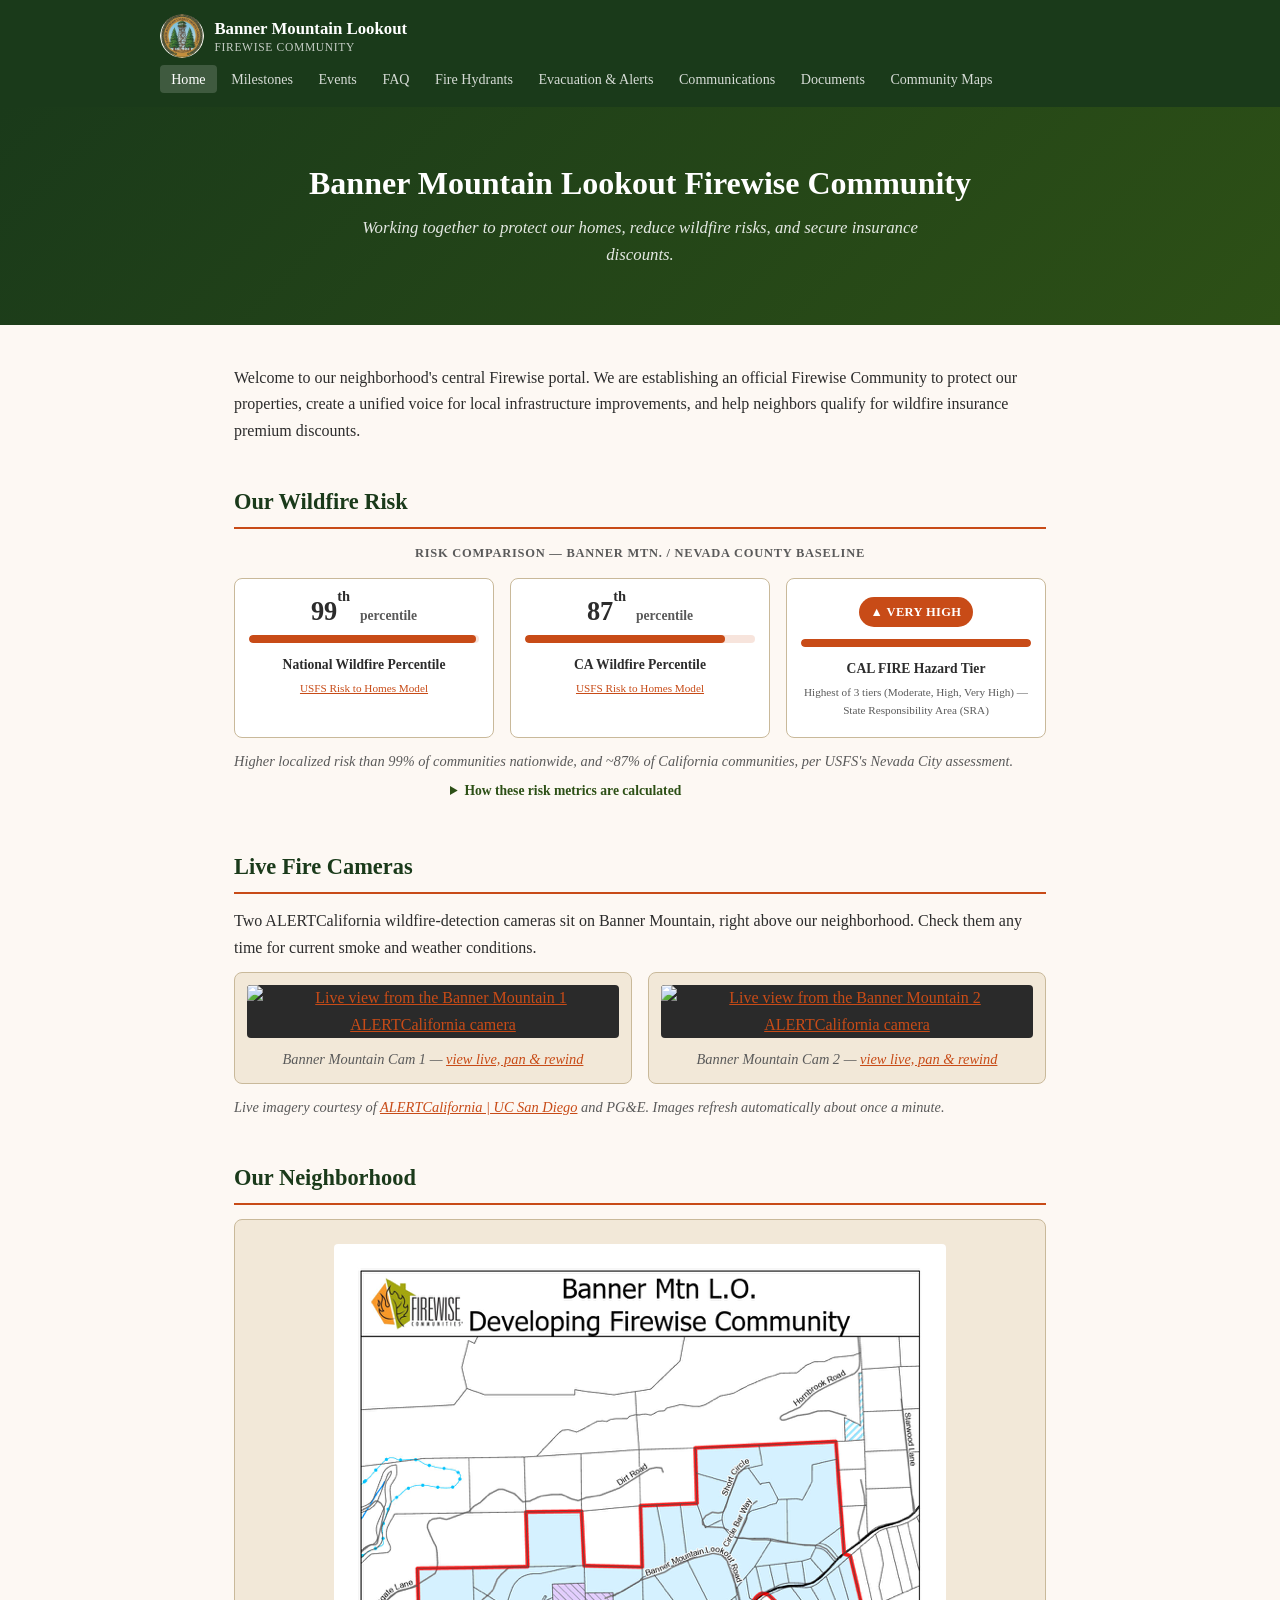
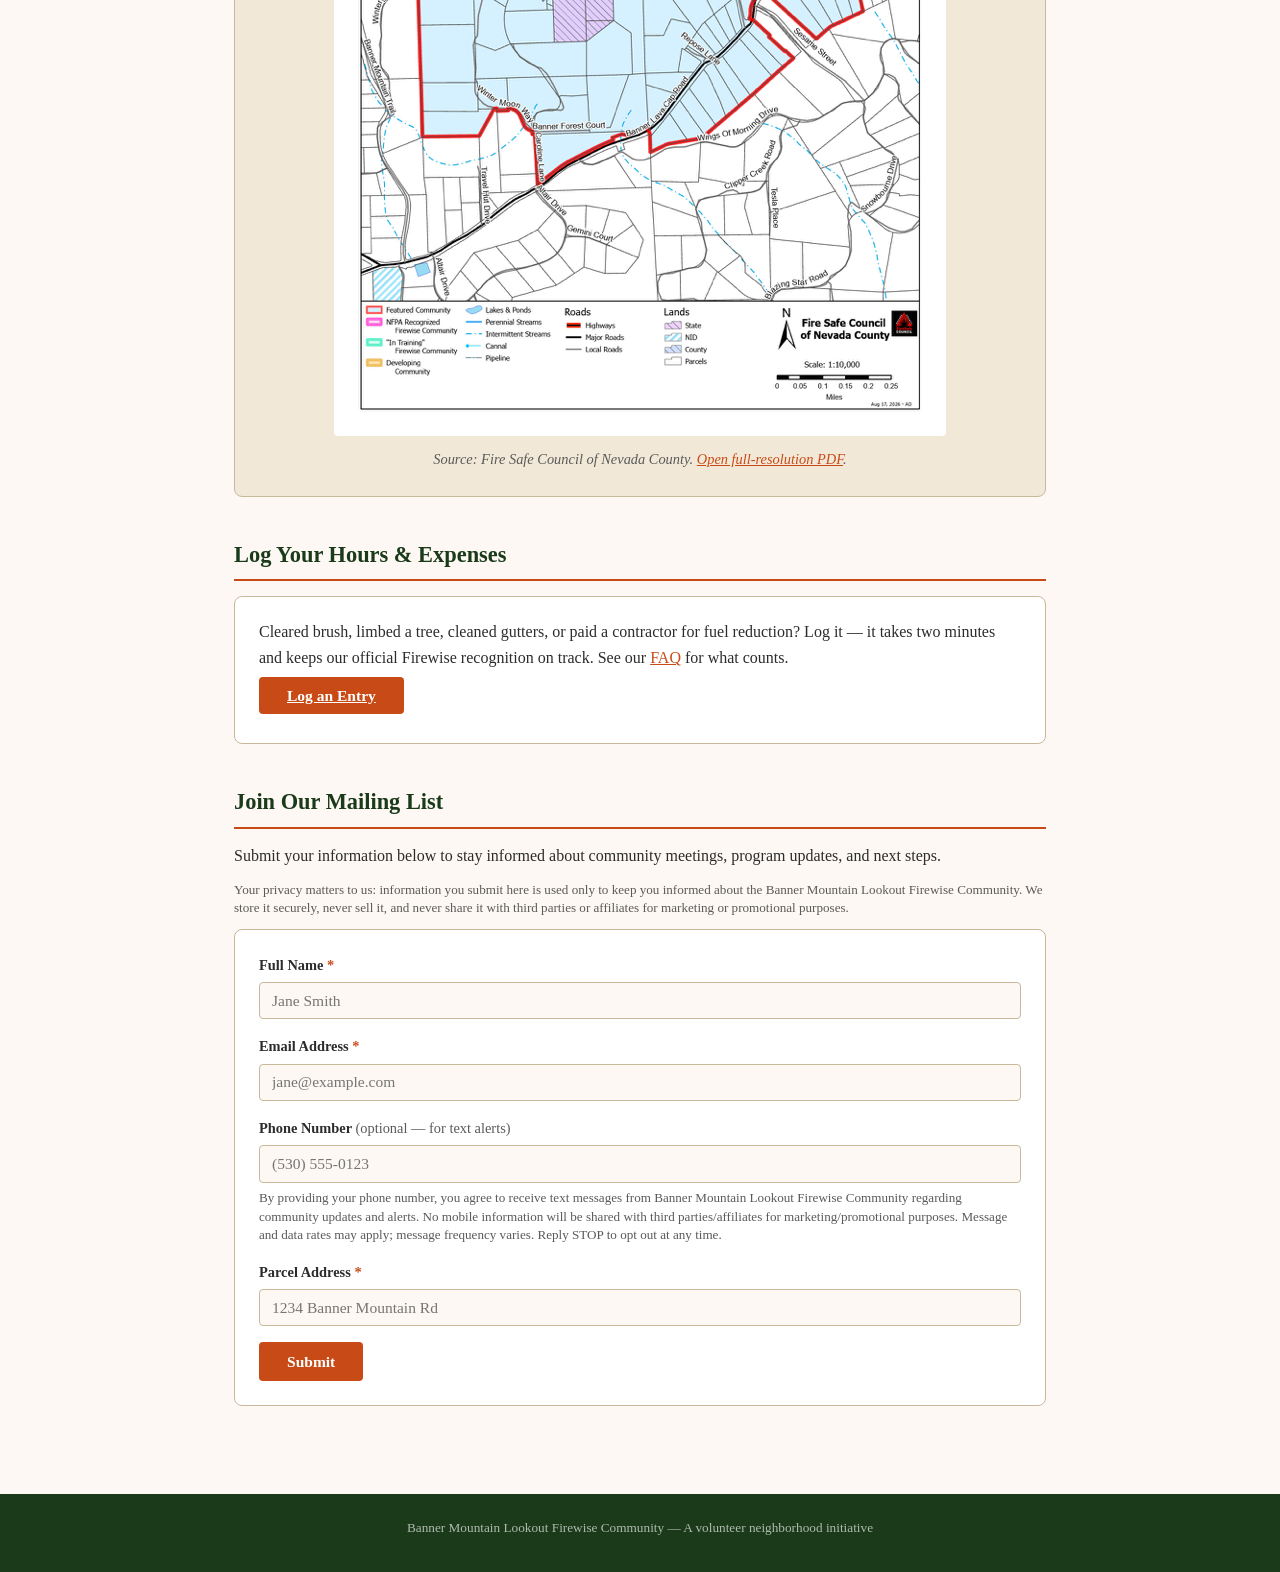
==== commit d4ffd4e9: "Move forms to Google Sheets and add on-page submission feedback - Forms now post to a Google Apps Sc" ====
--- a/index.html
+++ b/index.html
@@ -140,12 +140,12 @@
     <p class="form-privacy-note">Your privacy matters to us: information you submit here is used only to keep you informed about the Banner Mountain Lookout Firewise Community. We store it securely, never sell it, and never share it with third parties or affiliates for marketing or promotional purposes.</p>
     <div class="contact-form">
       <!--
-        Formspree setup:
-        1. Create a free account at formspree.io using your email address.
-        2. Create a new form — Formspree will give you a form ID (looks like "xpwzabcd").
-        3. Replace YOUR_FORM_ID below with that ID.
+        Submissions go to the Google Apps Script web app in _apps-script/Code.gs,
+        which saves them to the "Mailing List" tab of the submissions Google Sheet.
       -->
-      <form action="https://formspree.io/f/xjgqjqko" method="POST">
+      <form action="https://script.google.com/macros/s/AKfycbxLNQjFDuCL8kHm2dTYOD6p_DmgOtJzln3GyednuSJNjc2ssNP8LUzfGCtix8VPX6-1/exec" method="POST" data-ajax data-success="Thanks, {name}! You&rsquo;re on the mailing list. Watch your inbox for meeting announcements and updates.">
+        <input type="hidden" name="_form" value="mailing_list">
+        <div class="hp-field" aria-hidden="true"><label>Leave this empty <input type="text" name="_gotcha" tabindex="-1" autocomplete="off"></label></div>
         <div class="form-group">
           <label for="name">Full Name</label>
           <input type="text" id="name" name="name" required placeholder="Jane Smith">
@@ -187,6 +187,7 @@
   })();
 </script>
 
+<script src="forms.js"></script>
 <script data-goatcounter="https://bmlfwc.goatcounter.com/count" async src="//gc.zgo.at/count.js"></script>
 
 </body>
--- a/style.css
+++ b/style.css
@@ -402,6 +402,66 @@
   box-shadow: 0 0 0 2px rgba(200,75,23,0.15);
 }
 
+/* Required-field marker */
+.form-group:has(:required) > label::after {
+  content: " *";
+  color: var(--orange);
+}
+
+/* Field errors (set by forms.js once a field has been touched) */
+.form-group input.touched:invalid,
+.form-group textarea.touched:invalid,
+.form-group select.touched:invalid {
+  border-color: #B42318;
+  background: #FEF3F2;
+}
+
+.form-group input.touched:invalid:focus,
+.form-group textarea.touched:invalid:focus,
+.form-group select.touched:invalid:focus {
+  box-shadow: 0 0 0 2px rgba(180,35,24,0.18);
+}
+
+.field-error {
+  color: #B42318;
+  font-size: 0.85rem;
+  margin-top: 0.3rem;
+}
+
+.field-error:empty {
+  display: none;
+}
+
+/* Submission status (set by forms.js) */
+.form-status {
+  margin-top: 1rem;
+  padding: 0.75rem 1rem;
+  border-radius: 4px;
+  border-left: 4px solid;
+  font-size: 0.95rem;
+}
+
+.form-status:empty {
+  display: none;
+}
+
+.form-status--success {
+  background: #EEF5E9;
+  border-color: var(--green-mid);
+  color: var(--green);
+}
+
+.form-status--error {
+  background: #FEF3F2;
+  border-color: #B42318;
+  color: #7A271A;
+}
+
+.btn:disabled {
+  opacity: 0.65;
+  cursor: wait;
+}
+
 .form-privacy-note {
   font-size: 0.82rem;
   color: var(--text-muted);
@@ -613,3 +673,12 @@
   .camera-grid { grid-template-columns: 1fr; }
   .risk-kpi-row { grid-template-columns: 1fr; }
 }
+
+/* Spam trap field: hidden from people, filled in by bots */
+.hp-field {
+  position: absolute;
+  left: -9999px;
+  width: 1px;
+  height: 1px;
+  overflow: hidden;
+}
